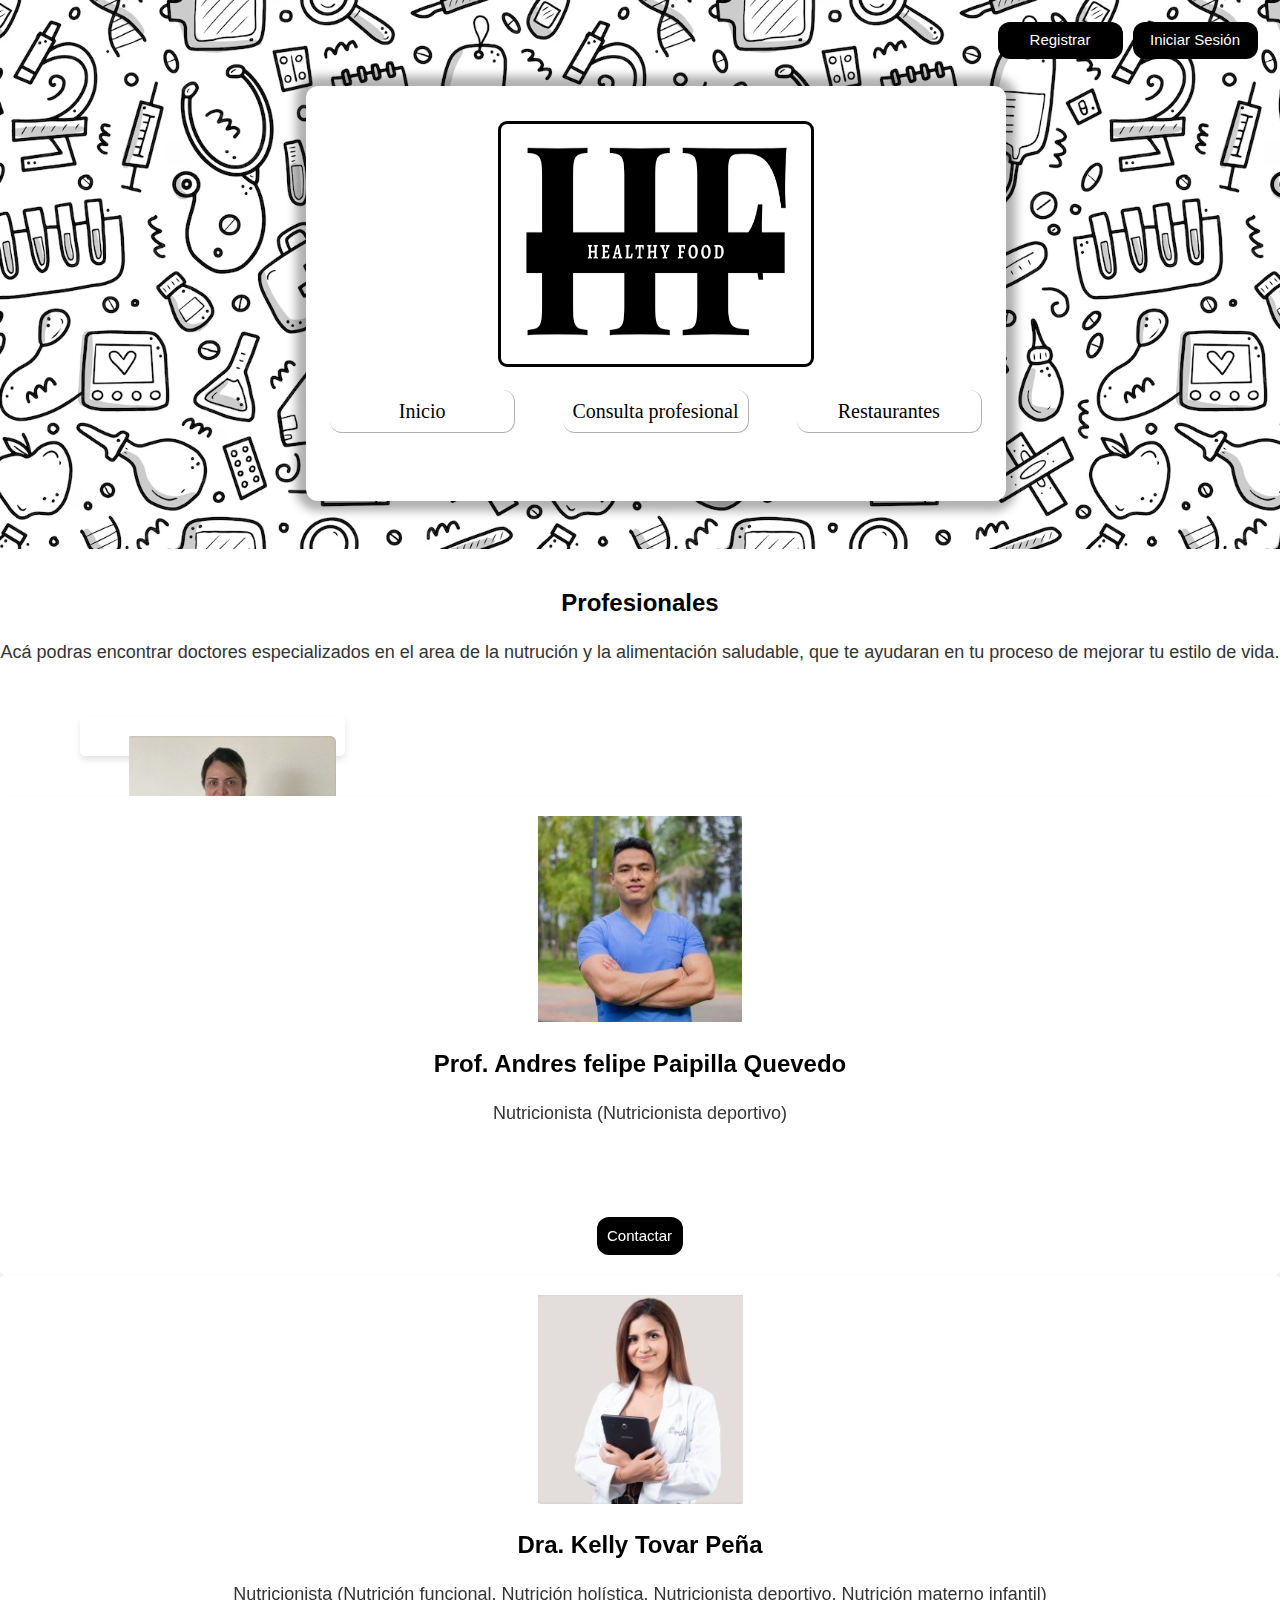
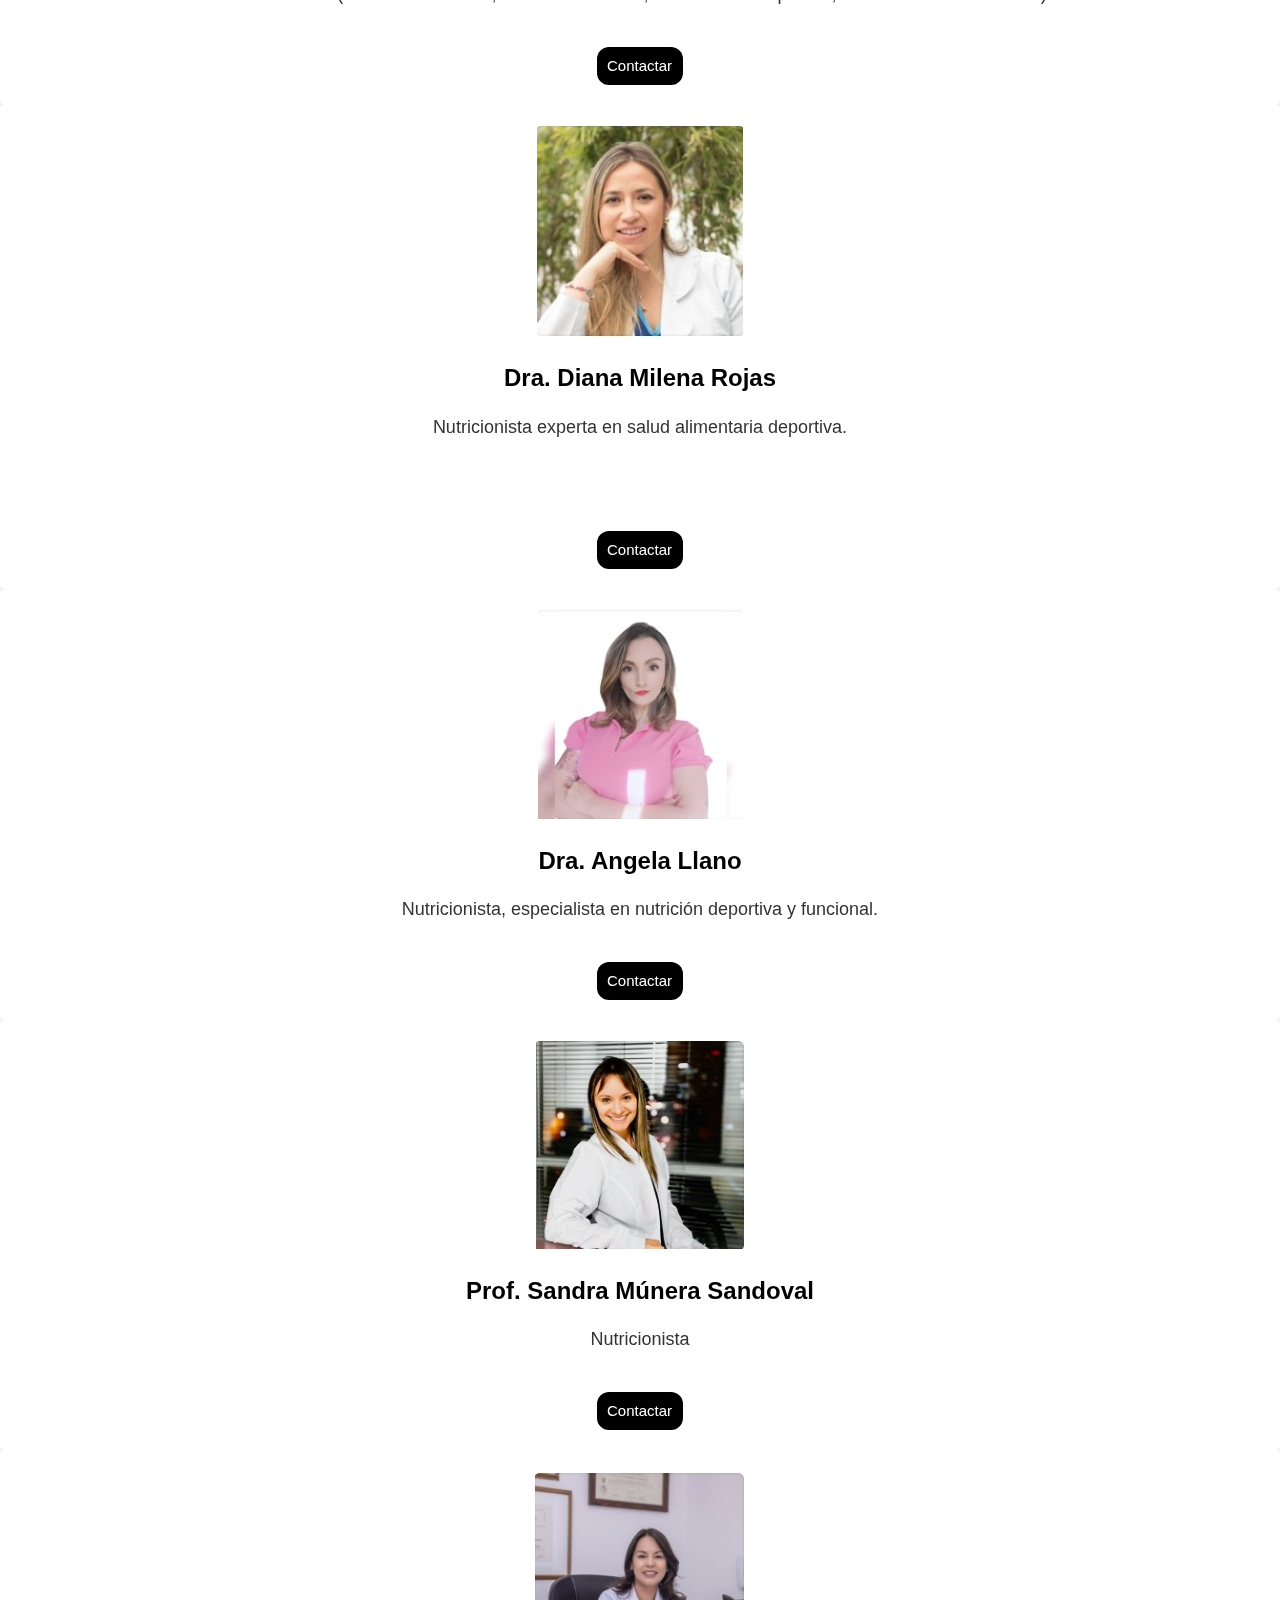
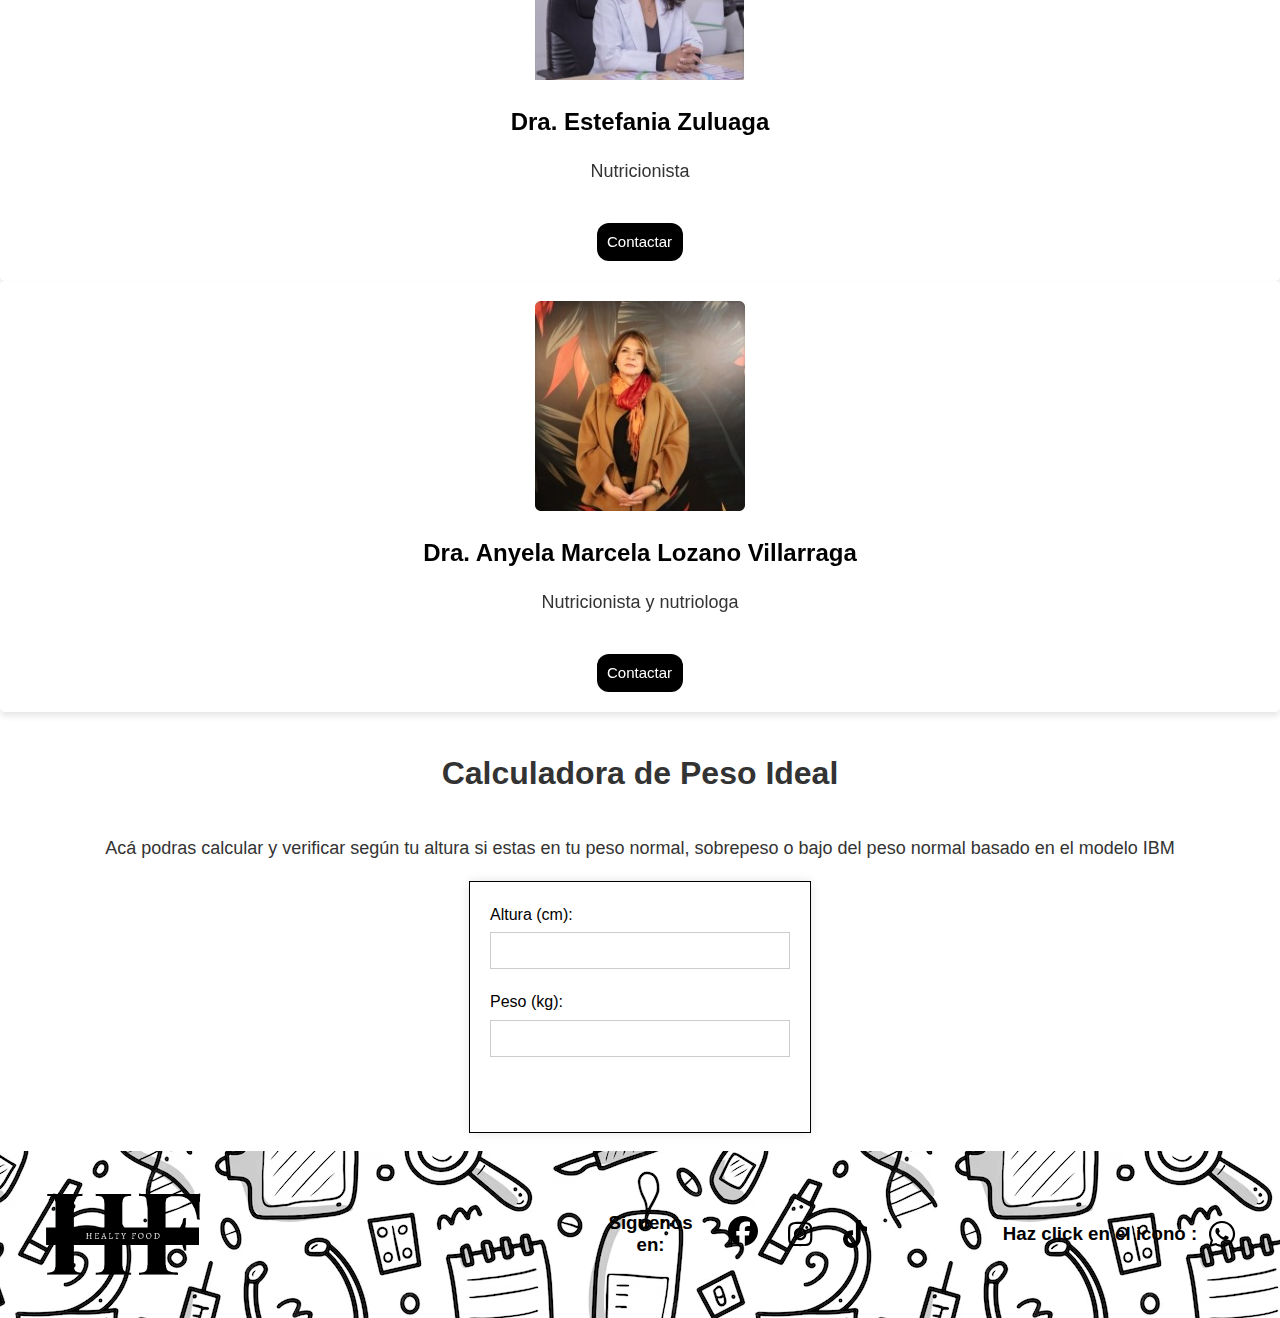
==== doctores.html @ b8cf4211 "Doctores" ====
<!DOCTYPE html>
<html lang="en">

<head>
  <meta charset="UTF-8" />
  <meta name="viewport" content="width=device-width, initial-scale=1.0" />
  <title>Healthy food</title>
  <link rel="icon" href="imagenes/logo.png" type="image/png" />
  <link rel="stylesheet" href="style_doc.css" />
</head>

<body>
  <header>
    <div class="register">
      <a id="abrir-registro">Registrar</a>
      <a id="abrir-login">Iniciar Sesión</a>
    </div>

    <nav>
      <div class="logo">
        <img src="imagenes/HF 40000.png" alt="" id="logo" style="
              margin-top: 5px;
              margin-bottom: 15px;
              padding: 20px;
              border: 3px solid black;
              border-radius: 9px;
            " />
      </div>
      <div class="navegador">
        <ul>
          <li><a onclick="window.location.href='index.html'">Inicio</a></li>
          <li><a onclick="window.location.href='doctores.html'"> Consulta profesional </a></li>
          <li>
            <a onclick="window.location.href='restaurantes.html'">
              Restaurantes
            </a>
          </li>
        </ul>
      </div>
    </nav>
  </header>
  <main>
    <div class="Restaurantes_info">
      <h2 id="tituloProfesionales">Profesionales</h2>
      <p>Acá podras encontrar doctores especializados en el area de la nutrución y la alimentación saludable, que te
        ayudaran en tu proceso de mejorar tu estilo de vida.
      </p>
    </div>
    <div class="grid-container">
      <div class="card">
        <div class="card-front">
            <img src="imgale/DOC1.jpeg" alt="Imagen 1">
            <h2 class="card-title">Dra. Viviana del Pilar Rubio Arciniegas</h2>
        </div>
        <div class="card-back">
            <div class="card-info">
                <p class="additional-info">Nutricionista (Nutrición funcional, Nutrición holística, Fitoterapia clínica nutricional)</p>
                <button class="openFormBtn">Contactar</button>
            </div>
        </div>
    </div>
    </div>
      <div class="card">
        <img src="imgale/DOC2.jpeg" alt="Imagen 2">
        <h2 class="card-title">Prof. Andres felipe Paipilla Quevedo</h2>
        <p>Nutricionista (Nutricionista deportivo)</p>
        <br>
        <br>
        <button class="openFormBtn">Contactar</button>
      </div>
      <div class="card">
        <img src="imgale/DOC3.jpeg" alt="Imagen 3">
        <h2 class="card-title">Dra. Kelly Tovar Peña</h2>
        <p>Nutricionista (Nutrición funcional, Nutrición holística, Nutricionista deportivo, Nutrición materno infantil)</p>
        <button  class="openFormBtn">Contactar</button>
      </div>
      <div class="card">
        <img src="imgale/DOC4.jpeg" alt="Imagen 4">
        <h2 class="card-title">Dra. Diana Milena Rojas</h2>
        <p>Nutricionista experta en salud alimentaria deportiva.</p>
        <br>
        <br>
        <button  class="openFormBtn">Contactar</button>
      </div>
      <div class="card">
        <img src="imgale/DOC5.jpeg" alt="Imagen 5">
        <h2 class="card-title"> Dra. Angela Llano </h2>
        <p>Nutricionista, especialista en nutrición deportiva y funcional.</p>
        <button  class="openFormBtn">Contactar</button>
      </div>
      <div class="card">
        <img src="imgale/DOC6.jpeg" alt="Imagen 6">
        <h2 class="card-title">Prof. Sandra Múnera Sandoval </h2>
        <p>Nutricionista</p>
        <button  class="openFormBtn">Contactar</button>
      </div>
      <div class="card">
        <img src="imgale/DOC7.jpeg" alt="Imagen 7">
        <h2 class="card-title">Dra. Estefania Zuluaga </h2>
        <p>Nutricionista</p>
        <button  class="openFormBtn">Contactar</button>
      </div>
      <div class="card">
        <img src="imgale/DOC8.jpeg" alt="Imagen 8">
        <h2 class="card-title"> Dra. Anyela Marcela Lozano Villarraga </h2>
        <p>Nutricionista y nutriologa</p>
        <button  class="openFormBtn">Contactar</button>
      </div>
    </div>
    
    <h1>Calculadora de Peso Ideal</h1>
     <p>Acá podras calcular y verificar según tu altura si estas en tu peso normal, sobrepeso o bajo del peso normal 
      basado en el modelo IBM </p>
    <form id="bmiForm">
        <label for="height">Altura (cm): </label>
        <input type="number" id="height" required><br>
        <label for="weight">Peso (kg): </label>
        <input type="number" id="weight" required><br>
        <input type="submit" value="Calcular">
    </form>
    <p id="result"></p>

    <script>
        document.getElementById('bmiForm').addEventListener('submit', function(event) {
            event.preventDefault();
            var height = document.getElementById('height').value;
            var weight = document.getElementById('weight').value;
            var bmi = weight / ((height / 100) * (height / 100));
            var result = '';
            if (bmi < 18.5) {
                result = 'Peso inferior al normal';
            } else if (bmi >= 18.5 && bmi <= 24.9) {
                result = 'Peso normal';
            } else if (bmi >= 25 && bmi <= 29.9) {
                result = 'Peso superior al normal';
            } else {
                result = 'Obesidad';
            }
            document.getElementById('result').innerText = 'BMI: ' + bmi.toFixed(2) + ', ' + result;
        });
    </script>

  </main>
  <dialog id="modal-registrar">
    <h2>Registrar</h2>
    <p>ingresa los siguientes datos para crear tu cuenta</p>
    <form action="" method="dialog">
      <label for="nombre">Nombre</label>
      <input type="text" name="nombre" id="nombre" required />
      <label for="apellido">Apellido</label>
      <input type="text" name="apellido" id="apellido" required />
      <label for="correo">Correo</label>
      <input type="email" name="correo" id="correo" required />
      <label for="usuario">Usuario</label>
      <input type="text" name="usuario" id="usuario_R" required />
      <label for="contraseña">Contraseña</label>
      <input type="password" name="contraseña" id="contraseña_R" required />
      <center>
        <button id="cerrar-registro" type="submit">Crear cuenta</button>
      </center>
    </form>
  </dialog>
  <dialog id="modal-login">
    <h2>Login</h2>
    <p>Bienvenido a Healthy food</p>
    <form action="" method="dialog">
      <label for="usuario">Usuario</label>
      <input type="text" name="usuario" id="usuario_L" />
      <label for="contraseña">Contraseña</label>
      <input type="password" name="contraseña" id="contraseña_L" />
      <center>
        <button id="cerrar-login" type="submit">Iniciar sesion</button>
      </center>
    </form>
  </dialog>
  <dialog id="formDialog">
    <form  method="post" enctype="text/plain" class="form-container">
        <h2>Formulario</h2>

        <label for="name"><b>Nombre</b></label>
        <input type="text" placeholder="Ingresa tu nombre" name="name" required>

        <label for="email"><b>Correo</b></label>
        <input type="email" placeholder="Ingresa tu correo" name="email" required>

        <label for="message"><b>Mensaje</b></label>
        <textarea placeholder="Escribe tu mensaje" name="message" required></textarea>

        <button type="submit" class="btn">Enviar</button>
        <button type="button" class="btn cancel" id="closeFormBtn">Cerrar</button>
    </form>
</dialog>
  <footer>
    <div class="footer">
      <div class="logo">
        <img src="imagenes/logo.png" />
      </div>

      <div class="contacto">
        <div class="iconos">
          <h3>Siguenos en:</h3>
          <a href="http://127.0.0.1:5500/restaurantes.html"><svg xmlns="http://www.w3.org/2000/svg"
              viewBox="0 0 512 512">
              <path
                d="M512 256C512 114.6 397.4 0 256 0S0 114.6 0 256C0 376 82.7 476.8 194.2 504.5V334.2H141.4V256h52.8V222.3c0-87.1 39.4-127.5 125-127.5c16.2 0 44.2 3.2 55.7 6.4V172c-6-.6-16.5-1-29.6-1c-42 0-58.2 15.9-58.2 57.2V256h83.6l-14.4 78.2H287V510.1C413.8 494.8 512 386.9 512 256h0z" />
            </svg>
          </a>

          <svg xmlns="http://www.w3.org/2000/svg" viewBox="0 0 448 512">
            <path
              d="M224.1 141c-63.6 0-114.9 51.3-114.9 114.9s51.3 114.9 114.9 114.9S339 319.5 339 255.9 287.7 141 224.1 141zm0 189.6c-41.1 0-74.7-33.5-74.7-74.7s33.5-74.7 74.7-74.7 74.7 33.5 74.7 74.7-33.6 74.7-74.7 74.7zm146.4-194.3c0 14.9-12 26.8-26.8 26.8-14.9 0-26.8-12-26.8-26.8s12-26.8 26.8-26.8 26.8 12 26.8 26.8zm76.1 27.2c-1.7-35.9-9.9-67.7-36.2-93.9-26.2-26.2-58-34.4-93.9-36.2-37-2.1-147.9-2.1-184.9 0-35.8 1.7-67.6 9.9-93.9 36.1s-34.4 58-36.2 93.9c-2.1 37-2.1 147.9 0 184.9 1.7 35.9 9.9 67.7 36.2 93.9s58 34.4 93.9 36.2c37 2.1 147.9 2.1 184.9 0 35.9-1.7 67.7-9.9 93.9-36.2 26.2-26.2 34.4-58 36.2-93.9 2.1-37 2.1-147.8 0-184.8zM398.8 388c-7.8 19.6-22.9 34.7-42.6 42.6-29.5 11.7-99.5 9-132.1 9s-102.7 2.6-132.1-9c-19.6-7.8-34.7-22.9-42.6-42.6-11.7-29.5-9-99.5-9-132.1s-2.6-102.7 9-132.1c7.8-19.6 22.9-34.7 42.6-42.6 29.5-11.7 99.5-9 132.1-9s102.7-2.6 132.1 9c19.6 7.8 34.7 22.9 42.6 42.6 11.7 29.5 9 99.5 9 132.1s2.7 102.7-9 132.1z" />
          </svg>
          <svg xmlns="http://www.w3.org/2000/svg" viewBox="0 0 448 512" href="">
            <path
              d="M448 209.9a210.1 210.1 0 0 1 -122.8-39.3V349.4A162.6 162.6 0 1 1 185 188.3V278.2a74.6 74.6 0 1 0 52.2 71.2V0l88 0a121.2 121.2 0 0 0 1.9 22.2h0A122.2 122.2 0 0 0 381 102.4a121.4 121.4 0 0 0 67 20.1z" />
          </svg>
        </div>

        <div class="whatsapp">
          <h3>Haz click en el icono :</h3>
          <svg xmlns="http://www.w3.org/2000/svg" viewBox="0 0 448 512">
            <path
              d="M380.9 97.1C339 55.1 283.2 32 223.9 32c-122.4 0-222 99.6-222 222 0 39.1 10.2 77.3 29.6 111L0 480l117.7-30.9c32.4 17.7 68.9 27 106.1 27h.1c122.3 0 224.1-99.6 224.1-222 0-59.3-25.2-115-67.1-157zm-157 341.6c-33.2 0-65.7-8.9-94-25.7l-6.7-4-69.8 18.3L72 359.2l-4.4-7c-18.5-29.4-28.2-63.3-28.2-98.2 0-101.7 82.8-184.5 184.6-184.5 49.3 0 95.6 19.2 130.4 54.1 34.8 34.9 56.2 81.2 56.1 130.5 0 101.8-84.9 184.6-186.6 184.6zm101.2-138.2c-5.5-2.8-32.8-16.2-37.9-18-5.1-1.9-8.8-2.8-12.5 2.8-3.7 5.6-14.3 18-17.6 21.8-3.2 3.7-6.5 4.2-12 1.4-32.6-16.3-54-29.1-75.5-66-5.7-9.8 5.7-9.1 16.3-30.3 1.8-3.7 .9-6.9-.5-9.7-1.4-2.8-12.5-30.1-17.1-41.2-4.5-10.8-9.1-9.3-12.5-9.5-3.2-.2-6.9-.2-10.6-.2-3.7 0-9.7 1.4-14.8 6.9-5.1 5.6-19.4 19-19.4 46.3 0 27.3 19.9 53.7 22.6 57.4 2.8 3.7 39.1 59.7 94.8 83.8 35.2 15.2 49 16.5 66.6 13.9 10.7-1.6 32.8-13.4 37.4-26.4 4.6-13 4.6-24.1 3.2-26.4-1.3-2.5-5-3.9-10.5-6.6z" />
          </svg>
        </div>
      </div>
    </div>
  </footer>
  <script>
    const openButtons = document.querySelectorAll('.openFormBtn');

    openButtons.forEach(button => {
        button.addEventListener('click', function() {
            document.getElementById('formDialog').showModal();
        });
    });

    document.getElementById('closeFormBtn').addEventListener('click', function() {
        document.getElementById('formDialog').close();
    });
</script>
  <script src="JS/restaurantes.js"></script>
  
</body>

</html>
---- style_doc.css ----
body {
    font-family: Arial, sans-serif;
    line-height: 1.6;
    color: #000000;
    width: 100%;
    height: 100%;
  
    margin: 0;
    padding: 0;
  }
  
  h1,
  h2,
  h3 {
    line-height: 1.2;
  }
  
  
  h3 {
    margin: 1rem 0;
  }
  
  .register {
    display: flex;
    position: absolute;
    top: 20px;
    right: 20px;
    padding: 2px;
    gap: 10px;
    width: 260px;
    font-size: 20px;
  }
  
  .register a {
    flex: 1;
    text-align: center;
    padding: 10px; 
    text-decoration: none; 
    color: #ffffff;
    border: 1px solid #00000050;
    border-top: 0px;
    border-left: 0px;
    padding: 6px;
    text-decoration: none;
    border-radius: 12px;
    font-family: "Alegreya", sans-serif; 
    font-size: 15px;
    cursor: pointer;
    background-color: #000000;
    gap: 6px;
  }
  .register a:hover {
    text-decoration: none;
    border-radius: 12px;
    border: 1px solid #00000050;
    background-color: #ffffff;
    padding: 6px;
    box-shadow: 0px 0px 10px 0px rgba(6, 27, 20, 0.822);
    color: #000000;
  }
  .openFormBtn{
    text-align: center;
    padding: 10px; 
    text-decoration: none; 
    color: #ffffff;
    border: 1px solid #00000050;
    border-top: 0px;
    border-left: 0px;
    text-decoration: none;
    border-radius: 12px;
    font-family: "Alegreya", sans-serif; 
    font-size: 15px;
    cursor: pointer;
    background-color: #000000;
  }
  .openFormBtn:hover{
    text-decoration: none;
    border-radius: 12px;
    border: 1px solid #00000050;
    background-color: #ffffff;
    padding: 6px;
    box-shadow: 0px 0px 10px 0px rgba(6, 27, 20, 0.822);
    color: #000000;

  }
  nav a {
    color: #000000;
    border: 1px solid #00000050;
    border-top: 0px;
    border-left: 0px;
    text-decoration: none;
    padding: 5px;
    border-radius: 12px;
    margin: 8px;
    font-family: Alegreya sans-serif;
    font-size: 20px;
    cursor: pointer;
  }
  
  nav a:hover {
    text-decoration: none;
    border-radius: 12px;
    border: 1px solid #00000050;
    background-color: #ffffff;
    padding: 6px;
    box-shadow: 0px 0px 10px 0px rgba(6, 27, 20, 0.822);
    color: #000000;
  }
  
  ul {
    list-style: none;
    padding: 0;
    margin: 0;
  }
  
  header {
    display: flex;
    justify-content: center;
    padding: 1rem;
    background-image: url(imgale/seamless-pattern-medicine-elements_253081-101.avif);
    gap: 0px;
    background-size: contain;
    width: 100%;
  }
  #logo {
    width: 270px;
    height: 200px;
    display: block;
    margin: auto;
  }
  
  nav ul {
    display: flex;
    justify-content: center;
    align-items: center;
    margin-bottom: 60px;
  }
  
  nav ul li {
    margin: 0 1rem;
  }
  .navegador ul {
    display: flex;
    justify-content: space-around; 
  }
  
  .navegador ul li {
    flex: 1; 
    text-align: center; 
  }
  
  .navegador ul li a {
    display: block; 
    padding: 5px; 
    text-decoration: none; 
  }
  .navegador ul li a :hover {
    text-decoration: none;
    border-radius: 12px;
    border: 1px solid #00000050;
    background-color: #ffffff;
    padding: 5px;
    box-shadow: 0px 0px 10px 0px rgba(6, 27, 20, 0.822);
    color: #000000;
  }
  nav {
    margin-top: 70px;
    margin-left: 100px;
    margin-right: 100px;
    padding-top: 30px;
    width: 700px;
    margin-bottom: 2rem;
    background-color: #ffffff;
    border-radius: 12px;
    box-shadow: 0px 0px 10px 10px rgba(0, 0, 0, 0.308);
  }


  .card-info {
    position: absolute;
    width: 100%;
    height: 100%;
    backface-visibility: hidden;
    transform: rotateY(180deg);
    display: flex;
    flex-direction: column;
    justify-content: center;
    align-items: center;
    text-align: center;
}

.card:hover {
    transform: rotateY(180deg);
}

.front, .back {
  position: absolute;
    width: 100%;
    height: 100%;
    backface-visibility: hidden;
}

.front {
    background-color: transparent;
}

.back {
    background-color:transparent;
    transform: rotateY(180deg);
    display: flex;
    flex-direction: column;
    justify-content: center;
    align-items: center;
}



.openFormBtn {
    margin-top: 20px;
}

  main{
    background-image: url("imagenes/beige-paintbrush-stroke-textured-background.jpg");
  }

  .Restaurante_info p{ 
    text-align: center !important;
    
  }
   #tituloProfesionales{
    text-align: center;
    padding-top: 20px;;
  }
  /* edicion del slider*/
  .slider-container {
    position: relative;
    max-width: 1000px; 
    margin: 40px auto 0; /* Margen superior de 40px y margen izquierdo y derecho automáticos, sin margen inferior */
    overflow: hidden;
    padding-bottom: 10px;
    
  }
  
  .slider {
    display: flex;
    transition: transform 0.5s ease-in-out;
  }
  
  .slide {
    flex: 0 0 auto;
    width: calc(33.33% - 20px); /* Ajustamos el tamaño de las tarjetas */
    margin: 0 5px;
  }
  
  .card {
    background-color: white;
    border-radius: 5px;
    box-shadow: 0 4px 6px rgba(0, 0, 0, 0.1);
    padding: 20px;
    text-align: center;
    justify-content: center;
    perspective: 1000px;
    transform-style: preserve-3d;
    transition: transform 0.5s;
  }
  
  .card-image {
    width: 100%;
    height: 200px;
    object-fit: cover;
    border-radius: 5px 5px 0 0;
  }
  
  .card-title {
    margin-top: 20px;
    font-size: 24px;
    text-align: center;
  }
  
  .card-description {
    font-size: 14px;
    text-align: center;
    border:none;
  }
  .card-front, .card-back {
    width: 100%;
    height: 100%;
    position: absolute;
    backface-visibility: hidden;
    transition: transform 0.5s;
}
.card:hover .card-front {
  transform: rotateY(180deg);
}

.card:hover .card-back {
  transform: rotateY(0deg);
}

  .slider-controls {
    margin-top: 20px; /* Espacio entre los botones y las tarjetas */
    text-align: center; /* Centramos los botones horizontalmente */
  }
  
  .prev,
  .next {
    cursor: pointer;
    font-size: 36px;
    padding: 15px;
  
    color: rgb(0, 0, 0);
    border: none;
    border-radius: 5px;
  }
  
  .prev:hover,
  .next:hover {
    background-color: #000000;
    color: #ffffff;
  }
  
  
  .grid-container {
    display: grid;
    grid-template-columns: repeat(4, 1fr);
    grid-template-rows: repeat(3, auto);
    grid-gap: 20px;
    color: black !important;
    margin-top: 50px;
    margin-left: 80px;
    margin-right: 80px;
  }
  
  
  
  .footer {
    display: flex;
    align-content: center;
    justify-content: center;
    gap: 400px;
    background-image: url(imgale/seamless-pattern-medicine-elements_253081-101.avif);
    
    
  }
  .footer img {
    width: 160px;
    height: 160px;
  }
  .contacto {
    display: flex;
    align-items: center;
    justify-content: center;
  }
  .iconos {
    display: flex;
    width: 400px;
    height: 160px;
    text-align: center;
    color: #000000;
    align-items: center;
    justify-content: end;
    gap: 30px;
  }
  .iconos p {
    color: #000;
  }
  .iconos svg {
    width: 30px;
    height: 30px;
  }
  .whatsapp {
    display: flex;
    width: 100%;
    height: 160px;
    text-align: center;
    color: #000000;
    align-items: center;
    justify-content: end;
    gap: 10px;
  }
  .whatsapp svg {
    width: 30px;
    height: 30px;
  }
  #modal::backdrop {
    background-color: rgb(0, 0, 0);
  }
  #modal-registrar {
    padding: 40px;
    color:white;
    position: fixed;
    top: 50%;
    left: 50%;
    transform: translate(-50%, -50%);
    background-color: rgba(0, 0, 0, 0.705);
    overflow-y: hidden;
    border-radius: 20px;
  }
  #modal-registrar h2 {
    text-align: center;
    color: #ffffff;
    font-size: 50px;
    margin-bottom: 0px;
    padding-bottom: 0px;
  }
  #modal-registrar > form {
    background-color: #00000000;
    padding-left: 10px;
    padding-right: 10px;
    padding-bottom: 5px;
    border-radius: 8px;
    display: flex;
    flex-direction: column;
    gap: 10px;
    margin: 10px;
    color: white;
  }
  #modal-registrar input {
    width: 100%;
    height: 30px;
  }
  #modal-registrar button {
    color: #ffffff;
    border: 1px solid #00000050;
    border-top: 0px;
    border-left: 0px;
    padding: 3px;
    text-decoration: none;
    border-radius: 12px;
    font-family: "Alegreya", sans-serif;
    font-size: 20px;
    cursor: pointer;
    background-color: #000000;
    gap: 6px;
  }
  #modal-registrar button:hover {
    text-decoration: none;
    border-radius: 12px;
    border: 1px solid #00000050;
    background-color: #ffffff;
    padding: 4px;
    box-shadow: 0px 0px 10px 0px rgba(6, 27, 20, 0.822);
    color: #000000;
  }
  #modal-login {
    padding: 40px;
    color:white;
    position: fixed;
    width: 600px;
    top: 50%;
    left: 50%;
    transform: translate(-50%, -50%);
    background-color: rgba(0, 0, 0, 0.705);
    overflow-y: hidden;
    border-radius: 20px;
  }
  #modal-login h2 {
    text-align: center;
    color: #ffffff;
    font-size: 50px;
  }
  #modal-login p {
    text-align: center;
    color: #ffffff;
    font-size: 30px;
  }
  #modal-login > form {
    background-color: #000000a8;
    padding: 40px;
    border-radius: 8px;
    display: flex;
    flex-direction: column;
    gap: 20px;
    margin: 10px;
    color: white;
    align-items: center;
    justify-items: center;
  }
  #modal-login input {
    width: 200px;
    height: 30px;
  }
  #modal-login button {
    color: #ffffff;
    border: 1px solid #00000050;
    border-top: 0px;
    border-left: 0px;
    padding: 3px;
    text-decoration: none;
    border-radius: 12px;
    font-family: "Alegreya", sans-serif;
    font-size: 20px;
    cursor: pointer;
    background-color: #000000;
    gap: 6px;
  }
  #modal-login button:hover {
    text-decoration: none;
    border-radius: 12px;
    border: 1px solid #00000050;
    background-color: #ffffff;
    padding: 4px;
    box-shadow: 0px 0px 10px 0px rgba(6, 27, 20, 0.822);
    color: #000000;
  }
  #formDialog {
    position: fixed;
    top: 50%;
    left: 50%;
    transform: translate(-50%, -50%);
    background-color: rgba(0, 0, 0, 0.705);
    overflow-y: hidden;
    border-radius: 20px;
    padding:50px;
  }
  #formDialog h2 {
    text-align: center;
    color: #ffffff;
    font-size: 50px;
    margin-bottom: 0px;
    padding-bottom: 0px;
  }
  #formDialog > form {
    background-color: #00000000;
    padding-left: 10px;
    padding-right: 10px;
    padding-bottom: 5px;
    border-radius: 8px;
    display: flex;
    flex-direction: column;
    gap: 10px;
    margin: 10px;
    color: white;
  }
  #formDialog input {
    width: 100%;
    height: 30px;
  }
  #formDialog button {
    color: #ffffff;
    border: 1px solid #00000050;
    border-top: 0px;
    border-left: 0px;
    padding: 3px;
    text-decoration: none;
    border-radius: 12px;
    font-family: "Alegreya", sans-serif;
    font-size: 20px;
    cursor: pointer;
    background-color: #000000;
    gap: 6px;
  }
  #formDialog button:hover {
    text-decoration: none;
    border-radius: 12px;
    border: 1px solid #00000050;
    background-color: #ffffff;
    padding: 4px;
    box-shadow: 0px 0px 10px 0px rgba(6, 27, 20, 0.822);
    color: #000000;
  }

  

  h1 {
    color: #333;
    text-align: center;
    padding: 20px 0;
}

form {
    width: 300px;
    margin: 0 auto;
    padding: 20px;
    border: 1px solid #000000;
    background-color: white;
    box-shadow: 0 0 10px rgba(0, 0, 0, 0.1);
}

label {
    display: block;
    margin-bottom: 5px;
}

input[type="number"] {
    width: 100%;
    padding: 10px;
    margin-bottom: 20px;
    border: 1px solid #ccc;
    box-sizing: border-box;
}

input[type="submit"] {
    width: 100%;
    padding: 10px;
    border: none;
    background-color:white;
    color: #fff;
    cursor: pointer;
}

input[type="submit"]:hover {
    background-color: #000000;
}

p {
    text-align: center;
    color: #333;
    font-size: 18px;
}
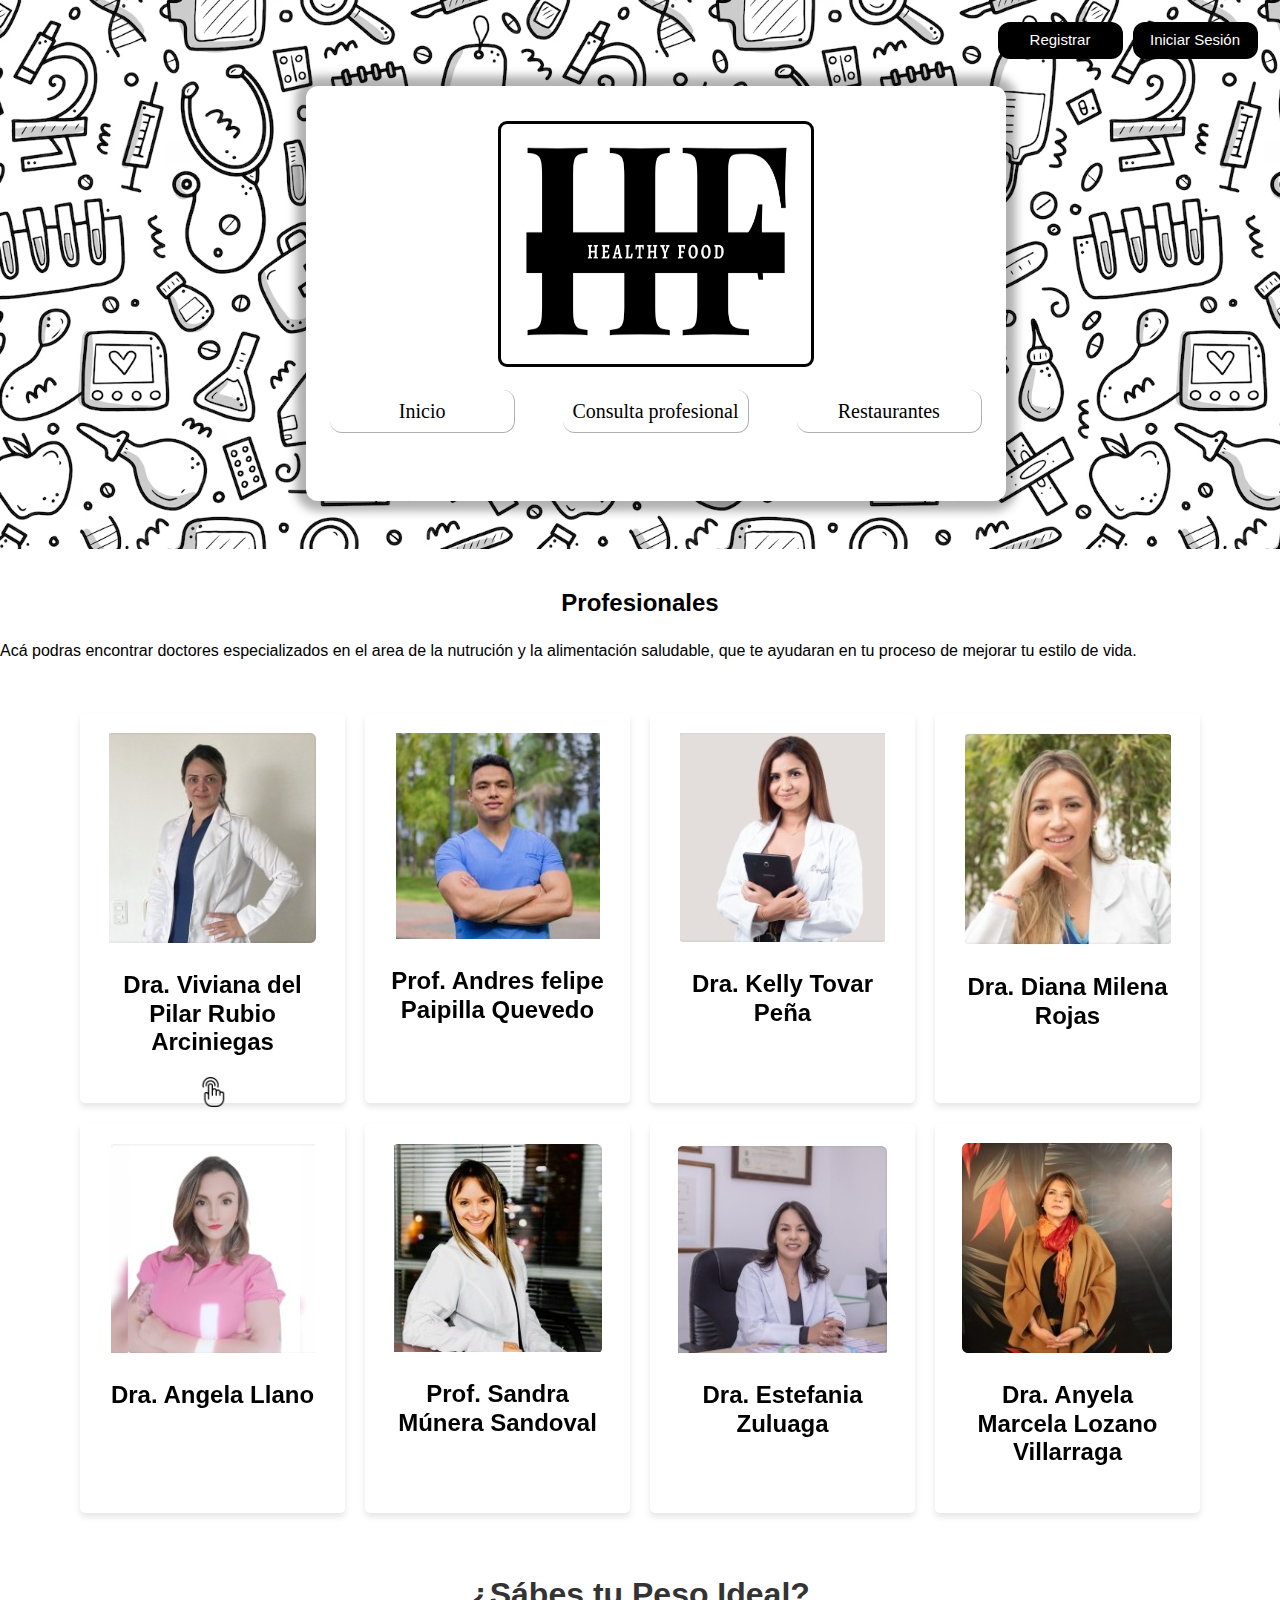
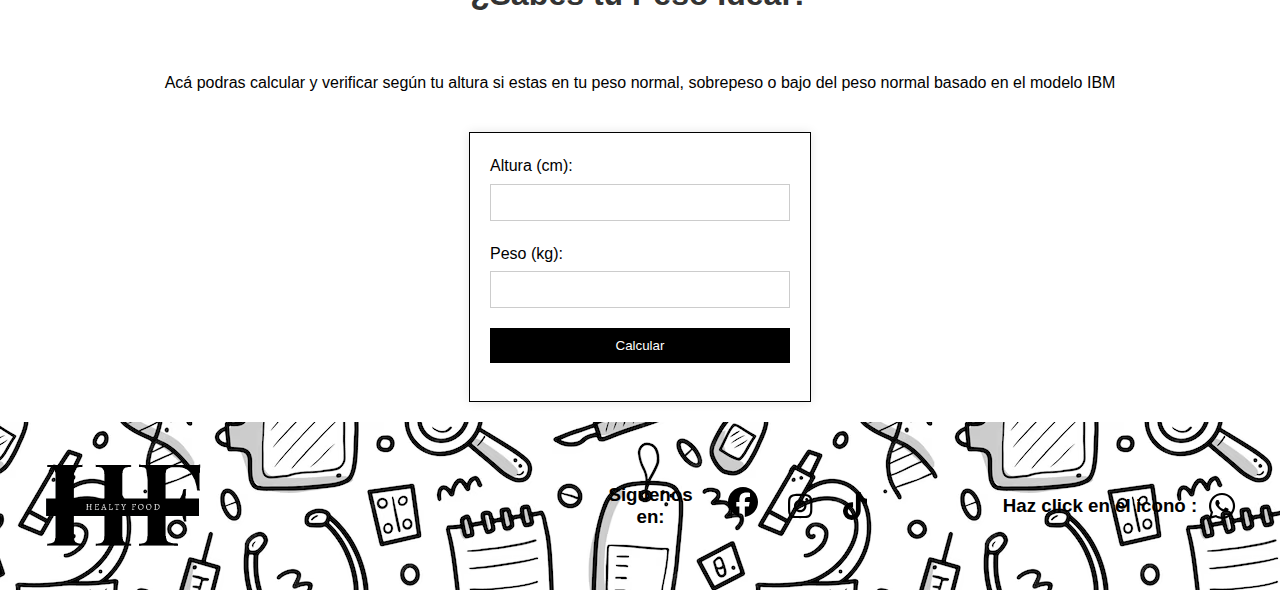
==== commit f366ef19: "index bueno jajaj" ====
--- a/doctores.html
+++ b/doctores.html
@@ -48,96 +48,157 @@
     </div>
     <div class="grid-container">
       <div class="card">
-        <div class="card-front">
+        <div class="card-inner">
+          <div class="card-front">
             <img src="imgale/DOC1.jpeg" alt="Imagen 1">
             <h2 class="card-title">Dra. Viviana del Pilar Rubio Arciniegas</h2>
-        </div>
-        <div class="card-back">
-            <div class="card-info">
-                <p class="additional-info">Nutricionista (Nutrición funcional, Nutrición holística, Fitoterapia clínica nutricional)</p>
+            <img src="imagenes/touch-screen_3162532.png" alt="" style="height: 30px;width: 30px;">
+          </div>
+          <div class="card-back">
+            <div class="card-info">
+              <p class="additional-info">Nutricionista (Nutrición funcional, Nutrición holística, Fitoterapia clínica
+                nutricional)</p>
+              <button class="openFormBtn">Contactar</button>
+            </div>
+          </div>
+        </div>
+      </div>
+      <div class="card">
+        <div class="card-inner">
+          <div class="card-front">
+            <img src="imgale/DOC2.jpeg" alt="Imagen 2">
+            <h2 class="card-title">Prof. Andres felipe Paipilla Quevedo</h2>
+          </div>
+          <div class="card-back">
+            <div class="card-info">
+              <p>Nutricionista (Nutricionista deportivo)</p>
+
+              <button class="openFormBtn">Contactar</button>
+            </div>
+          </div>
+        </div>
+      </div>
+      <div class="card">
+        <div class="card-inner">
+          <div class="card-front">
+            <img src="imgale/DOC3.jpeg" alt="Imagen 3">
+            <h2 class="card-title">Dra. Kelly Tovar Peña</h2>
+          </div>
+          <div class="card-back">
+            <div class="card-info">
+              <p>Nutricionista (Nutrición funcional, Nutrición holística, Nutricionista deportivo, Nutrición materno
+                infantil)
+
                 <button class="openFormBtn">Contactar</button>
             </div>
-        </div>
-    </div>
-    </div>
-      <div class="card">
-        <img src="imgale/DOC2.jpeg" alt="Imagen 2">
-        <h2 class="card-title">Prof. Andres felipe Paipilla Quevedo</h2>
-        <p>Nutricionista (Nutricionista deportivo)</p>
-        <br>
-        <br>
-        <button class="openFormBtn">Contactar</button>
-      </div>
-      <div class="card">
-        <img src="imgale/DOC3.jpeg" alt="Imagen 3">
-        <h2 class="card-title">Dra. Kelly Tovar Peña</h2>
-        <p>Nutricionista (Nutrición funcional, Nutrición holística, Nutricionista deportivo, Nutrición materno infantil)</p>
-        <button  class="openFormBtn">Contactar</button>
-      </div>
-      <div class="card">
-        <img src="imgale/DOC4.jpeg" alt="Imagen 4">
-        <h2 class="card-title">Dra. Diana Milena Rojas</h2>
-        <p>Nutricionista experta en salud alimentaria deportiva.</p>
-        <br>
-        <br>
-        <button  class="openFormBtn">Contactar</button>
-      </div>
-      <div class="card">
-        <img src="imgale/DOC5.jpeg" alt="Imagen 5">
-        <h2 class="card-title"> Dra. Angela Llano </h2>
-        <p>Nutricionista, especialista en nutrición deportiva y funcional.</p>
-        <button  class="openFormBtn">Contactar</button>
-      </div>
-      <div class="card">
-        <img src="imgale/DOC6.jpeg" alt="Imagen 6">
-        <h2 class="card-title">Prof. Sandra Múnera Sandoval </h2>
-        <p>Nutricionista</p>
-        <button  class="openFormBtn">Contactar</button>
-      </div>
-      <div class="card">
-        <img src="imgale/DOC7.jpeg" alt="Imagen 7">
-        <h2 class="card-title">Dra. Estefania Zuluaga </h2>
-        <p>Nutricionista</p>
-        <button  class="openFormBtn">Contactar</button>
-      </div>
-      <div class="card">
-        <img src="imgale/DOC8.jpeg" alt="Imagen 8">
-        <h2 class="card-title"> Dra. Anyela Marcela Lozano Villarraga </h2>
-        <p>Nutricionista y nutriologa</p>
-        <button  class="openFormBtn">Contactar</button>
-      </div>
-    </div>
-    
-    <h1>Calculadora de Peso Ideal</h1>
-     <p>Acá podras calcular y verificar según tu altura si estas en tu peso normal, sobrepeso o bajo del peso normal 
-      basado en el modelo IBM </p>
-    <form id="bmiForm">
+          </div>
+        </div>
+      </div>
+      <div class="card">
+        <div class="card-inner">
+          <div class="card-front">
+            <img src="imgale/DOC4.jpeg" alt="Imagen 4">
+            <h2 class="card-title">Dra. Diana Milena Rojas</h2>
+          </div>
+          <div class="card-back">
+            <div class="card-info">
+              <p>Nutricionista experta en salud alimentaria deportiva.</p>
+              <button class="openFormBtn">Contactar</button>
+            </div>
+          </div>
+        </div>
+      </div>
+      <div class="card">
+        <div class="card-inner">
+          <div class="card-front">
+            <img src="imgale/DOC5.jpeg" alt="Imagen 5">
+            <h2 class="card-title"> Dra. Angela Llano </h2>
+          </div>
+          <div class="card-back">
+            <div class="card-info">
+              <p>Nutricionista, especialista en nutrición deportiva y funcional.</p>
+              <button class="openFormBtn">Contactar</button>
+            </div>
+          </div>
+        </div>
+      </div>
+      <div class="card">
+        <div class="card-inner">
+          <div class="card-front">
+            <img src="imgale/DOC6.jpeg" alt="Imagen 6">
+            <h2 class="card-title">Prof. Sandra Múnera Sandoval </h2>
+          </div>
+          <div class="card-back">
+            <div class="card-info">
+              <p>Nutricionista</p>
+              <button class="openFormBtn">Contactar</button>
+            </div>
+          </div>
+        </div>
+      </div>
+      <div class="card">
+        <div class="card-inner">
+          <div class="card-front">
+            <img src="imgale/DOC7.jpeg" alt="Imagen 7">
+            <h2 class="card-title">Dra. Estefania Zuluaga </h2>
+          </div>
+          <div class="card-back">
+            <div class="card-info">
+              <p>Nutricionista</p>
+              <button class="openFormBtn">Contactar</button>
+            </div>
+          </div>
+        </div>
+      </div>
+      <div class="card">
+        <div class="card-inner">
+          <div class="card-front">
+            <img src="imgale/DOC8.jpeg" alt="Imagen 8">
+            <h2 class="card-title"> Dra. Anyela Marcela Lozano Villarraga </h2>
+          </div>
+          <div class="card-back">
+            <div class="card-info">
+              <p>Nutricionista y nutriologa</p>
+              <button class="openFormBtn">Contactar</button>
+            </div>
+          </div>
+        </div>
+      </div>
+    </div>
+    <div class="calculadora">
+      <h1>¿Sábes tu Peso Ideal?</h1>
+      <p>Acá podras calcular y verificar según tu altura si estas en tu peso normal, sobrepeso o bajo del peso normal
+        basado en el modelo IBM </p>
+      <form id="bmiForm">
         <label for="height">Altura (cm): </label>
         <input type="number" id="height" required><br>
         <label for="weight">Peso (kg): </label>
         <input type="number" id="weight" required><br>
         <input type="submit" value="Calcular">
-    </form>
-    <p id="result"></p>
+        <br>
+        <p id="result"></p>
+      </form>
+    </div>
+
 
     <script>
-        document.getElementById('bmiForm').addEventListener('submit', function(event) {
-            event.preventDefault();
-            var height = document.getElementById('height').value;
-            var weight = document.getElementById('weight').value;
-            var bmi = weight / ((height / 100) * (height / 100));
-            var result = '';
-            if (bmi < 18.5) {
-                result = 'Peso inferior al normal';
-            } else if (bmi >= 18.5 && bmi <= 24.9) {
-                result = 'Peso normal';
-            } else if (bmi >= 25 && bmi <= 29.9) {
-                result = 'Peso superior al normal';
-            } else {
-                result = 'Obesidad';
-            }
-            document.getElementById('result').innerText = 'BMI: ' + bmi.toFixed(2) + ', ' + result;
-        });
+      document.getElementById('bmiForm').addEventListener('submit', function (event) {
+        event.preventDefault();
+        var height = document.getElementById('height').value;
+        var weight = document.getElementById('weight').value;
+        var bmi = weight / ((height / 100) * (height / 100));
+        var result = '';
+        if (bmi < 18.5) {
+          result = 'Tu peso es inferior al normal';
+        } else if (bmi >= 18.5 && bmi <= 24.9) {
+          result = 'Tu peso esnormal';
+        } else if (bmi >= 25 && bmi <= 29.9) {
+          result = 'Tu peso es superior al normal';
+        } else {
+          result = 'Obesidad';
+        }
+        document.getElementById('result').innerText = 'BMI: ' + bmi.toFixed(2) + ', ' + result;
+      });
     </script>
 
   </main>
@@ -174,22 +235,22 @@
     </form>
   </dialog>
   <dialog id="formDialog">
-    <form  method="post" enctype="text/plain" class="form-container">
-        <h2>Formulario</h2>
-
-        <label for="name"><b>Nombre</b></label>
-        <input type="text" placeholder="Ingresa tu nombre" name="name" required>
-
-        <label for="email"><b>Correo</b></label>
-        <input type="email" placeholder="Ingresa tu correo" name="email" required>
-
-        <label for="message"><b>Mensaje</b></label>
-        <textarea placeholder="Escribe tu mensaje" name="message" required></textarea>
-
-        <button type="submit" class="btn">Enviar</button>
-        <button type="button" class="btn cancel" id="closeFormBtn">Cerrar</button>
+    <form method="post" enctype="text/plain" class="form-container">
+      <h2>Formulario</h2>
+
+      <label for="name"><b>Nombre</b></label>
+      <input type="text" placeholder="Ingresa tu nombre" name="name" required>
+
+      <label for="email"><b>Correo</b></label>
+      <input type="email" placeholder="Ingresa tu correo" name="email" required>
+
+      <label for="message"><b>Mensaje</b></label>
+      <textarea placeholder="Escribe tu mensaje" name="message" required></textarea>
+
+      <button type="submit" class="btn">Enviar</button>
+      <button type="button" class="btn cancel" id="closeFormBtn">Cerrar</button>
     </form>
-</dialog>
+  </dialog>
   <footer>
     <div class="footer">
       <div class="logo">
@@ -230,17 +291,17 @@
     const openButtons = document.querySelectorAll('.openFormBtn');
 
     openButtons.forEach(button => {
-        button.addEventListener('click', function() {
-            document.getElementById('formDialog').showModal();
-        });
+      button.addEventListener('click', function () {
+        document.getElementById('formDialog').showModal();
+      });
     });
 
-    document.getElementById('closeFormBtn').addEventListener('click', function() {
-        document.getElementById('formDialog').close();
+    document.getElementById('closeFormBtn').addEventListener('click', function () {
+      document.getElementById('formDialog').close();
     });
-</script>
+  </script>
   <script src="JS/restaurantes.js"></script>
-  
+
 </body>
 
 </html>--- a/style_doc.css
+++ b/style_doc.css
@@ -1,611 +1,569 @@
 body {
-    font-family: Arial, sans-serif;
-    line-height: 1.6;
-    color: #000000;
-    width: 100%;
-    height: 100%;
-  
-    margin: 0;
-    padding: 0;
-  }
-  
-  h1,
-  h2,
-  h3 {
-    line-height: 1.2;
-  }
-  
-  
-  h3 {
-    margin: 1rem 0;
-  }
-  
-  .register {
-    display: flex;
-    position: absolute;
-    top: 20px;
-    right: 20px;
-    padding: 2px;
-    gap: 10px;
-    width: 260px;
-    font-size: 20px;
-  }
-  
-  .register a {
-    flex: 1;
-    text-align: center;
-    padding: 10px; 
-    text-decoration: none; 
-    color: #ffffff;
-    border: 1px solid #00000050;
-    border-top: 0px;
-    border-left: 0px;
-    padding: 6px;
-    text-decoration: none;
-    border-radius: 12px;
-    font-family: "Alegreya", sans-serif; 
-    font-size: 15px;
-    cursor: pointer;
-    background-color: #000000;
-    gap: 6px;
-  }
-  .register a:hover {
-    text-decoration: none;
-    border-radius: 12px;
-    border: 1px solid #00000050;
-    background-color: #ffffff;
-    padding: 6px;
-    box-shadow: 0px 0px 10px 0px rgba(6, 27, 20, 0.822);
-    color: #000000;
-  }
-  .openFormBtn{
-    text-align: center;
-    padding: 10px; 
-    text-decoration: none; 
-    color: #ffffff;
-    border: 1px solid #00000050;
-    border-top: 0px;
-    border-left: 0px;
-    text-decoration: none;
-    border-radius: 12px;
-    font-family: "Alegreya", sans-serif; 
-    font-size: 15px;
-    cursor: pointer;
-    background-color: #000000;
-  }
-  .openFormBtn:hover{
-    text-decoration: none;
-    border-radius: 12px;
-    border: 1px solid #00000050;
-    background-color: #ffffff;
-    padding: 6px;
-    box-shadow: 0px 0px 10px 0px rgba(6, 27, 20, 0.822);
-    color: #000000;
-
-  }
-  nav a {
-    color: #000000;
-    border: 1px solid #00000050;
-    border-top: 0px;
-    border-left: 0px;
-    text-decoration: none;
-    padding: 5px;
-    border-radius: 12px;
-    margin: 8px;
-    font-family: Alegreya sans-serif;
-    font-size: 20px;
-    cursor: pointer;
-  }
-  
-  nav a:hover {
-    text-decoration: none;
-    border-radius: 12px;
-    border: 1px solid #00000050;
-    background-color: #ffffff;
-    padding: 6px;
-    box-shadow: 0px 0px 10px 0px rgba(6, 27, 20, 0.822);
-    color: #000000;
-  }
-  
-  ul {
-    list-style: none;
-    padding: 0;
-    margin: 0;
-  }
-  
-  header {
-    display: flex;
-    justify-content: center;
-    padding: 1rem;
-    background-image: url(imgale/seamless-pattern-medicine-elements_253081-101.avif);
-    gap: 0px;
-    background-size: contain;
-    width: 100%;
-  }
-  #logo {
-    width: 270px;
-    height: 200px;
-    display: block;
-    margin: auto;
-  }
-  
-  nav ul {
-    display: flex;
-    justify-content: center;
-    align-items: center;
-    margin-bottom: 60px;
-  }
-  
-  nav ul li {
-    margin: 0 1rem;
-  }
-  .navegador ul {
-    display: flex;
-    justify-content: space-around; 
-  }
-  
-  .navegador ul li {
-    flex: 1; 
-    text-align: center; 
-  }
-  
-  .navegador ul li a {
-    display: block; 
-    padding: 5px; 
-    text-decoration: none; 
-  }
-  .navegador ul li a :hover {
-    text-decoration: none;
-    border-radius: 12px;
-    border: 1px solid #00000050;
-    background-color: #ffffff;
-    padding: 5px;
-    box-shadow: 0px 0px 10px 0px rgba(6, 27, 20, 0.822);
-    color: #000000;
-  }
-  nav {
-    margin-top: 70px;
-    margin-left: 100px;
-    margin-right: 100px;
-    padding-top: 30px;
-    width: 700px;
-    margin-bottom: 2rem;
-    background-color: #ffffff;
-    border-radius: 12px;
-    box-shadow: 0px 0px 10px 10px rgba(0, 0, 0, 0.308);
-  }
-
-
-  .card-info {
-    position: absolute;
-    width: 100%;
-    height: 100%;
-    backface-visibility: hidden;
-    transform: rotateY(180deg);
-    display: flex;
-    flex-direction: column;
-    justify-content: center;
-    align-items: center;
-    text-align: center;
-}
-
-.card:hover {
-    transform: rotateY(180deg);
-}
-
-.front, .back {
+  font-family: Arial, sans-serif;
+  line-height: 1.6;
+  color: #000000;
+  width: 100%;
+  height: 100%;
+
+  margin: 0;
+  padding: 0;
+}
+
+h1,
+h2,
+h3 {
+  line-height: 1.2;
+}
+
+h3 {
+  margin: 1rem 0;
+}
+
+.register {
+  display: flex;
   position: absolute;
-    width: 100%;
-    height: 100%;
-    backface-visibility: hidden;
-}
-
-.front {
-    background-color: transparent;
-}
-
-.back {
-    background-color:transparent;
-    transform: rotateY(180deg);
-    display: flex;
-    flex-direction: column;
-    justify-content: center;
-    align-items: center;
-}
-
-
-
+  top: 20px;
+  right: 20px;
+  padding: 2px;
+  gap: 10px;
+  width: 260px;
+  font-size: 20px;
+}
+
+.register a {
+  flex: 1;
+  text-align: center;
+  padding: 10px;
+  text-decoration: none;
+  color: #ffffff;
+  border: 1px solid #00000050;
+  border-top: 0px;
+  border-left: 0px;
+  padding: 6px;
+  text-decoration: none;
+  border-radius: 12px;
+  font-family: "Alegreya", sans-serif;
+  font-size: 15px;
+  cursor: pointer;
+  background-color: #000000;
+  gap: 6px;
+}
+.register a:hover {
+  text-decoration: none;
+  border-radius: 12px;
+  border: 1px solid #00000050;
+  background-color: #ffffff;
+  padding: 6px;
+  box-shadow: 0px 0px 10px 0px rgba(6, 27, 20, 0.822);
+  color: #000000;
+}
 .openFormBtn {
-    margin-top: 20px;
-}
-
-  main{
-    background-image: url("imagenes/beige-paintbrush-stroke-textured-background.jpg");
-  }
-
-  .Restaurante_info p{ 
-    text-align: center !important;
-    
-  }
-   #tituloProfesionales{
-    text-align: center;
-    padding-top: 20px;;
-  }
-  /* edicion del slider*/
-  .slider-container {
-    position: relative;
-    max-width: 1000px; 
-    margin: 40px auto 0; /* Margen superior de 40px y margen izquierdo y derecho automáticos, sin margen inferior */
-    overflow: hidden;
-    padding-bottom: 10px;
-    
-  }
-  
-  .slider {
-    display: flex;
-    transition: transform 0.5s ease-in-out;
-  }
-  
-  .slide {
-    flex: 0 0 auto;
-    width: calc(33.33% - 20px); /* Ajustamos el tamaño de las tarjetas */
-    margin: 0 5px;
-  }
-  
-  .card {
-    background-color: white;
-    border-radius: 5px;
-    box-shadow: 0 4px 6px rgba(0, 0, 0, 0.1);
-    padding: 20px;
-    text-align: center;
-    justify-content: center;
-    perspective: 1000px;
-    transform-style: preserve-3d;
-    transition: transform 0.5s;
-  }
-  
-  .card-image {
-    width: 100%;
-    height: 200px;
-    object-fit: cover;
-    border-radius: 5px 5px 0 0;
-  }
-  
-  .card-title {
-    margin-top: 20px;
-    font-size: 24px;
-    text-align: center;
-  }
-  
-  .card-description {
-    font-size: 14px;
-    text-align: center;
-    border:none;
-  }
-  .card-front, .card-back {
-    width: 100%;
-    height: 100%;
-    position: absolute;
-    backface-visibility: hidden;
-    transition: transform 0.5s;
-}
-.card:hover .card-front {
+  text-align: center;
+  padding: 10px;
+  text-decoration: none;
+  color: #ffffff;
+  border: 1px solid #00000050;
+  border-top: 0px;
+  border-left: 0px;
+  text-decoration: none;
+  border-radius: 12px;
+  font-family: "Alegreya", sans-serif;
+  font-size: 15px;
+  cursor: pointer;
+  background-color: #000000;
+}
+.openFormBtn:hover {
+  text-decoration: none;
+  border-radius: 12px;
+  border: 1px solid #00000050;
+  background-color: #ffffff;
+  padding: 6px;
+  box-shadow: 0px 0px 10px 0px rgba(6, 27, 20, 0.822);
+  color: #000000;
+}
+nav a {
+  color: #000000;
+  border: 1px solid #00000050;
+  border-top: 0px;
+  border-left: 0px;
+  text-decoration: none;
+  padding: 5px;
+  border-radius: 12px;
+  margin: 8px;
+  font-family: Alegreya sans-serif;
+  font-size: 20px;
+  cursor: pointer;
+}
+
+nav a:hover {
+  text-decoration: none;
+  border-radius: 12px;
+  border: 1px solid #00000050;
+  background-color: #ffffff;
+  padding: 6px;
+  box-shadow: 0px 0px 10px 0px rgba(6, 27, 20, 0.822);
+  color: #000000;
+}
+
+ul {
+  list-style: none;
+  padding: 0;
+  margin: 0;
+}
+
+header {
+  display: flex;
+  justify-content: center;
+  padding: 1rem;
+  background-image: url(imgale/seamless-pattern-medicine-elements_253081-101.avif);
+  gap: 0px;
+  background-size: contain;
+  width: 100%;
+}
+#logo {
+  width: 270px;
+  height: 200px;
+  display: block;
+  margin: auto;
+}
+
+nav ul {
+  display: flex;
+  justify-content: center;
+  align-items: center;
+  margin-bottom: 60px;
+}
+
+nav ul li {
+  margin: 0 1rem;
+}
+.navegador ul {
+  display: flex;
+  justify-content: space-around;
+}
+
+.navegador ul li {
+  flex: 1;
+  text-align: center;
+}
+
+.navegador ul li a {
+  display: block;
+  padding: 5px;
+  text-decoration: none;
+}
+.navegador ul li a :hover {
+  text-decoration: none;
+  border-radius: 12px;
+  border: 1px solid #00000050;
+  background-color: #ffffff;
+  padding: 5px;
+  box-shadow: 0px 0px 10px 0px rgba(6, 27, 20, 0.822);
+  color: #000000;
+}
+nav {
+  margin-top: 70px;
+  margin-left: 100px;
+  margin-right: 100px;
+  padding-top: 30px;
+  width: 700px;
+  margin-bottom: 2rem;
+  background-color: #ffffff;
+  border-radius: 12px;
+  box-shadow: 0px 0px 10px 10px rgba(0, 0, 0, 0.308);
+}
+
+.openFormBtn {
+  margin-top: 20px;
+}
+
+main {
+  background-image: url("imagenes/beige-paintbrush-stroke-textured-background.jpg");
+}
+
+.Restaurante_info p {
+  text-align: center !important;
+}
+#tituloProfesionales {
+  text-align: center;
+  padding-top: 20px;
+}
+/* edicion del slider*/
+.slider-container {
+  position: relative;
+  max-width: 1000px;
+  margin: 40px auto 0; /* Margen superior de 40px y margen izquierdo y derecho automáticos, sin margen inferior */
+  overflow: hidden;
+  padding-bottom: 10px;
+}
+
+.slider {
+  display: flex;
+  transition: transform 0.5s ease-in-out;
+}
+
+.slide {
+  flex: 0 0 auto;
+  width: calc(33.33% - 20px); /* Ajustamos el tamaño de las tarjetas */
+  margin: 0 5px;
+}
+
+.card {
+  background-color: white;
+  border-radius: 5px;
+  box-shadow: 0 4px 6px rgba(0, 0, 0, 0.1);
+  padding: 20px;
+  text-align: center;
+  justify-content: center;
+  height: 350px;
+}
+
+.card-inner {
+  position: relative;
+  width: 100%;
+  height: 100%;
+  transform-style: preserve-3d;
+  transition: transform 0.5s;
+}
+
+.card:hover .card-inner {
   transform: rotateY(180deg);
 }
 
-.card:hover .card-back {
+.card-front,
+.card-back {
+  position: absolute;
+  width: 100%;
+  height: 100%;
+  backface-visibility: hidden;
+  border-radius: 5px;
+}
+
+.card-front {
   transform: rotateY(0deg);
 }
 
-  .slider-controls {
-    margin-top: 20px; /* Espacio entre los botones y las tarjetas */
-    text-align: center; /* Centramos los botones horizontalmente */
-  }
-  
-  .prev,
-  .next {
-    cursor: pointer;
-    font-size: 36px;
-    padding: 15px;
-  
-    color: rgb(0, 0, 0);
-    border: none;
-    border-radius: 5px;
-  }
-  
-  .prev:hover,
-  .next:hover {
-    background-color: #000000;
-    color: #ffffff;
-  }
-  
-  
-  .grid-container {
-    display: grid;
-    grid-template-columns: repeat(4, 1fr);
-    grid-template-rows: repeat(3, auto);
-    grid-gap: 20px;
-    color: black !important;
-    margin-top: 50px;
-    margin-left: 80px;
-    margin-right: 80px;
-  }
-  
-  
-  
-  .footer {
-    display: flex;
-    align-content: center;
-    justify-content: center;
-    gap: 400px;
-    background-image: url(imgale/seamless-pattern-medicine-elements_253081-101.avif);
-    
-    
-  }
-  .footer img {
-    width: 160px;
-    height: 160px;
-  }
-  .contacto {
-    display: flex;
-    align-items: center;
-    justify-content: center;
-  }
-  .iconos {
-    display: flex;
-    width: 400px;
-    height: 160px;
-    text-align: center;
-    color: #000000;
-    align-items: center;
-    justify-content: end;
-    gap: 30px;
-  }
-  .iconos p {
-    color: #000;
-  }
-  .iconos svg {
-    width: 30px;
-    height: 30px;
-  }
-  .whatsapp {
-    display: flex;
-    width: 100%;
-    height: 160px;
-    text-align: center;
-    color: #000000;
-    align-items: center;
-    justify-content: end;
-    gap: 10px;
-  }
-  .whatsapp svg {
-    width: 30px;
-    height: 30px;
-  }
-  #modal::backdrop {
-    background-color: rgb(0, 0, 0);
-  }
-  #modal-registrar {
-    padding: 40px;
-    color:white;
-    position: fixed;
-    top: 50%;
-    left: 50%;
-    transform: translate(-50%, -50%);
-    background-color: rgba(0, 0, 0, 0.705);
-    overflow-y: hidden;
-    border-radius: 20px;
-  }
-  #modal-registrar h2 {
-    text-align: center;
-    color: #ffffff;
-    font-size: 50px;
-    margin-bottom: 0px;
-    padding-bottom: 0px;
-  }
-  #modal-registrar > form {
-    background-color: #00000000;
-    padding-left: 10px;
-    padding-right: 10px;
-    padding-bottom: 5px;
-    border-radius: 8px;
-    display: flex;
-    flex-direction: column;
-    gap: 10px;
-    margin: 10px;
-    color: white;
-  }
-  #modal-registrar input {
-    width: 100%;
-    height: 30px;
-  }
-  #modal-registrar button {
-    color: #ffffff;
-    border: 1px solid #00000050;
-    border-top: 0px;
-    border-left: 0px;
-    padding: 3px;
-    text-decoration: none;
-    border-radius: 12px;
-    font-family: "Alegreya", sans-serif;
-    font-size: 20px;
-    cursor: pointer;
-    background-color: #000000;
-    gap: 6px;
-  }
-  #modal-registrar button:hover {
-    text-decoration: none;
-    border-radius: 12px;
-    border: 1px solid #00000050;
-    background-color: #ffffff;
-    padding: 4px;
-    box-shadow: 0px 0px 10px 0px rgba(6, 27, 20, 0.822);
-    color: #000000;
-  }
-  #modal-login {
-    padding: 40px;
-    color:white;
-    position: fixed;
-    width: 600px;
-    top: 50%;
-    left: 50%;
-    transform: translate(-50%, -50%);
-    background-color: rgba(0, 0, 0, 0.705);
-    overflow-y: hidden;
-    border-radius: 20px;
-  }
-  #modal-login h2 {
-    text-align: center;
-    color: #ffffff;
-    font-size: 50px;
-  }
-  #modal-login p {
-    text-align: center;
-    color: #ffffff;
-    font-size: 30px;
-  }
-  #modal-login > form {
-    background-color: #000000a8;
-    padding: 40px;
-    border-radius: 8px;
-    display: flex;
-    flex-direction: column;
-    gap: 20px;
-    margin: 10px;
-    color: white;
-    align-items: center;
-    justify-items: center;
-  }
-  #modal-login input {
-    width: 200px;
-    height: 30px;
-  }
-  #modal-login button {
-    color: #ffffff;
-    border: 1px solid #00000050;
-    border-top: 0px;
-    border-left: 0px;
-    padding: 3px;
-    text-decoration: none;
-    border-radius: 12px;
-    font-family: "Alegreya", sans-serif;
-    font-size: 20px;
-    cursor: pointer;
-    background-color: #000000;
-    gap: 6px;
-  }
-  #modal-login button:hover {
-    text-decoration: none;
-    border-radius: 12px;
-    border: 1px solid #00000050;
-    background-color: #ffffff;
-    padding: 4px;
-    box-shadow: 0px 0px 10px 0px rgba(6, 27, 20, 0.822);
-    color: #000000;
-  }
-  #formDialog {
-    position: fixed;
-    top: 50%;
-    left: 50%;
-    transform: translate(-50%, -50%);
-    background-color: rgba(0, 0, 0, 0.705);
-    overflow-y: hidden;
-    border-radius: 20px;
-    padding:50px;
-  }
-  #formDialog h2 {
-    text-align: center;
-    color: #ffffff;
-    font-size: 50px;
-    margin-bottom: 0px;
-    padding-bottom: 0px;
-  }
-  #formDialog > form {
-    background-color: #00000000;
-    padding-left: 10px;
-    padding-right: 10px;
-    padding-bottom: 5px;
-    border-radius: 8px;
-    display: flex;
-    flex-direction: column;
-    gap: 10px;
-    margin: 10px;
-    color: white;
-  }
-  #formDialog input {
-    width: 100%;
-    height: 30px;
-  }
-  #formDialog button {
-    color: #ffffff;
-    border: 1px solid #00000050;
-    border-top: 0px;
-    border-left: 0px;
-    padding: 3px;
-    text-decoration: none;
-    border-radius: 12px;
-    font-family: "Alegreya", sans-serif;
-    font-size: 20px;
-    cursor: pointer;
-    background-color: #000000;
-    gap: 6px;
-  }
-  #formDialog button:hover {
-    text-decoration: none;
-    border-radius: 12px;
-    border: 1px solid #00000050;
-    background-color: #ffffff;
-    padding: 4px;
-    box-shadow: 0px 0px 10px 0px rgba(6, 27, 20, 0.822);
-    color: #000000;
-  }
-
-  
-
-  h1 {
-    color: #333;
-    text-align: center;
-    padding: 20px 0;
-}
-
-form {
-    width: 300px;
-    margin: 0 auto;
-    padding: 20px;
-    border: 1px solid #000000;
-    background-color: white;
-    box-shadow: 0 0 10px rgba(0, 0, 0, 0.1);
-}
-
-label {
-    display: block;
-    margin-bottom: 5px;
-}
-
-input[type="number"] {
-    width: 100%;
-    padding: 10px;
-    margin-bottom: 20px;
-    border: 1px solid #ccc;
-    box-sizing: border-box;
-}
-
-input[type="submit"] {
-    width: 100%;
-    padding: 10px;
-    border: none;
-    background-color:white;
-    color: #fff;
-    cursor: pointer;
-}
-
-input[type="submit"]:hover {
-    background-color: #000000;
-}
-
-p {
-    text-align: center;
-    color: #333;
-    font-size: 18px;
-}
-  +.card-back {
+  transform: rotateY(180deg);
+  display: flex;
+  justify-content: center;
+  align-items: center;
+  text-align: center;
+  padding: 20px;
+}
+
+.additional-info {
+  margin-top: 20px;
+  font-size: 14px;
+}
+.slider-controls {
+  margin-top: 20px; /* Espacio entre los botones y las tarjetas */
+  text-align: center; /* Centramos los botones horizontalmente */
+}
+
+.prev,
+.next {
+  cursor: pointer;
+  font-size: 36px;
+  padding: 15px;
+
+  color: rgb(0, 0, 0);
+  border: none;
+  border-radius: 5px;
+}
+
+.prev:hover,
+.next:hover {
+  background-color: #000000;
+  color: #ffffff;
+}
+
+.grid-container {
+  display: grid;
+  grid-template-columns: repeat(4, 1fr);
+  grid-template-rows: repeat(3, auto);
+  grid-gap: 20px;
+  color: black !important;
+  margin-top: 50px;
+  margin-left: 80px;
+  margin-right: 80px;
+}
+
+.footer {
+  display: flex;
+  align-content: center;
+  justify-content: center;
+  gap: 400px;
+  background-image: url(imgale/seamless-pattern-medicine-elements_253081-101.avif);
+}
+.footer img {
+  width: 160px;
+  height: 160px;
+}
+.contacto {
+  display: flex;
+  align-items: center;
+  justify-content: center;
+}
+.iconos {
+  display: flex;
+  width: 400px;
+  height: 160px;
+  text-align: center;
+  color: #000000;
+  align-items: center;
+  justify-content: end;
+  gap: 30px;
+}
+.iconos p {
+  color: #000;
+}
+.iconos svg {
+  width: 30px;
+  height: 30px;
+}
+.whatsapp {
+  display: flex;
+  width: 100%;
+  height: 160px;
+  text-align: center;
+  color: #000000;
+  align-items: center;
+  justify-content: end;
+  gap: 10px;
+}
+.whatsapp svg {
+  width: 30px;
+  height: 30px;
+}
+#modal::backdrop {
+  background-color: rgb(0, 0, 0);
+}
+#modal-registrar {
+  padding: 40px;
+  color: white;
+  position: fixed;
+  top: 50%;
+  left: 50%;
+  transform: translate(-50%, -50%);
+  background-color: rgba(0, 0, 0, 0.705);
+  overflow-y: hidden;
+  border-radius: 20px;
+}
+#modal-registrar h2 {
+  text-align: center;
+  color: #ffffff;
+  font-size: 50px;
+  margin-bottom: 0px;
+  padding-bottom: 0px;
+}
+#modal-registrar > form {
+  background-color: #00000000;
+  padding-left: 10px;
+  padding-right: 10px;
+  padding-bottom: 5px;
+  border-radius: 8px;
+  display: flex;
+  flex-direction: column;
+  gap: 10px;
+  margin: 10px;
+  color: white;
+}
+#modal-registrar input {
+  width: 100%;
+  height: 30px;
+}
+#modal-registrar button {
+  color: #ffffff;
+  border: 1px solid #00000050;
+  border-top: 0px;
+  border-left: 0px;
+  padding: 3px;
+  text-decoration: none;
+  border-radius: 12px;
+  font-family: "Alegreya", sans-serif;
+  font-size: 20px;
+  cursor: pointer;
+  background-color: #000000;
+  gap: 6px;
+}
+#modal-registrar button:hover {
+  text-decoration: none;
+  border-radius: 12px;
+  border: 1px solid #00000050;
+  background-color: #ffffff;
+  padding: 4px;
+  box-shadow: 0px 0px 10px 0px rgba(6, 27, 20, 0.822);
+  color: #000000;
+}
+#modal-login {
+  padding: 40px;
+  color: white;
+  position: fixed;
+  width: 600px;
+  top: 50%;
+  left: 50%;
+  transform: translate(-50%, -50%);
+  background-color: rgba(0, 0, 0, 0.705);
+  overflow-y: hidden;
+  border-radius: 20px;
+}
+#modal-login h2 {
+  text-align: center;
+  color: #ffffff;
+  font-size: 50px;
+}
+#modal-login p {
+  text-align: center;
+  color: #ffffff;
+  font-size: 30px;
+}
+#modal-login > form {
+  background-color: #000000a8;
+  padding: 40px;
+  border-radius: 8px;
+  display: flex;
+  flex-direction: column;
+  gap: 20px;
+  margin: 10px;
+  color: white;
+  align-items: center;
+  justify-items: center;
+}
+#modal-login input {
+  width: 200px;
+  height: 30px;
+}
+#modal-login button {
+  color: #ffffff;
+  border: 1px solid #00000050;
+  border-top: 0px;
+  border-left: 0px;
+  padding: 3px;
+  text-decoration: none;
+  border-radius: 12px;
+  font-family: "Alegreya", sans-serif;
+  font-size: 20px;
+  cursor: pointer;
+  background-color: #000000;
+  gap: 6px;
+}
+#modal-login button:hover {
+  text-decoration: none;
+  border-radius: 12px;
+  border: 1px solid #00000050;
+  background-color: #ffffff;
+  padding: 4px;
+  box-shadow: 0px 0px 10px 0px rgba(6, 27, 20, 0.822);
+  color: #000000;
+}
+#formDialog {
+  position: fixed;
+  top: 50%;
+  left: 50%;
+  transform: translate(-50%, -50%);
+  background-color: rgba(0, 0, 0, 0.705);
+  overflow-y: hidden;
+  border-radius: 20px;
+  padding: 50px;
+}
+#formDialog h2 {
+  text-align: center;
+  color: #ffffff;
+  font-size: 50px;
+  margin-bottom: 0px;
+  padding-bottom: 0px;
+}
+#formDialog > form {
+  background-color: #00000000;
+  padding-left: 10px;
+  padding-right: 10px;
+  padding-bottom: 5px;
+  border-radius: 8px;
+  display: flex;
+  flex-direction: column;
+  gap: 10px;
+  margin: 10px;
+  color: white;
+}
+#formDialog input {
+  width: 100%;
+  height: 30px;
+}
+#formDialog button {
+  color: #ffffff;
+  border: 1px solid #00000050;
+  border-top: 0px;
+  border-left: 0px;
+  padding: 3px;
+  text-decoration: none;
+  border-radius: 12px;
+  font-family: "Alegreya", sans-serif;
+  font-size: 20px;
+  cursor: pointer;
+  background-color: #000000;
+  gap: 6px;
+}
+#formDialog button:hover {
+  text-decoration: none;
+  border-radius: 12px;
+  border: 1px solid #00000050;
+  background-color: #ffffff;
+  padding: 4px;
+  box-shadow: 0px 0px 10px 0px rgba(6, 27, 20, 0.822);
+  color: #000000;
+}
+
+h1 {
+  color: #333;
+  text-align: center;
+  padding: 20px 0;
+}
+
+#bmiForm {
+  width: 300px;
+  margin-top: 20px;
+  margin-bottom: 20px;
+  padding: 20px;
+  border: 1px solid #000000;
+  background-color: white;
+  box-shadow: 0 0 10px rgba(0, 0, 0, 0.1);
+}
+
+#bmiForm label {
+  display: block;
+  margin-bottom: 5px;
+}
+
+#bmiForm input[type="number"] {
+  width: 100%;
+  padding: 10px;
+  margin-bottom: 20px;
+  border: 1px solid #ccc;
+  box-sizing: border-box;
+}
+
+#bmiForm input[type="submit"] {
+  width: 100%;
+  padding: 10px;
+  border: none;
+  background-color: rgb(0, 0, 0);
+  color: #fff;
+  cursor: pointer;
+}
+
+#bmiForm input[type="submit"]:hover {
+  background-color: #000000;
+}
+
+#bmiForm p {
+  text-align: center;
+  color: #333;
+  font-size: 18px;
+}
+.calculadora {
+  display: flex;
+  flex-direction: column;
+  justify-content: center;
+  align-items: center;
+}
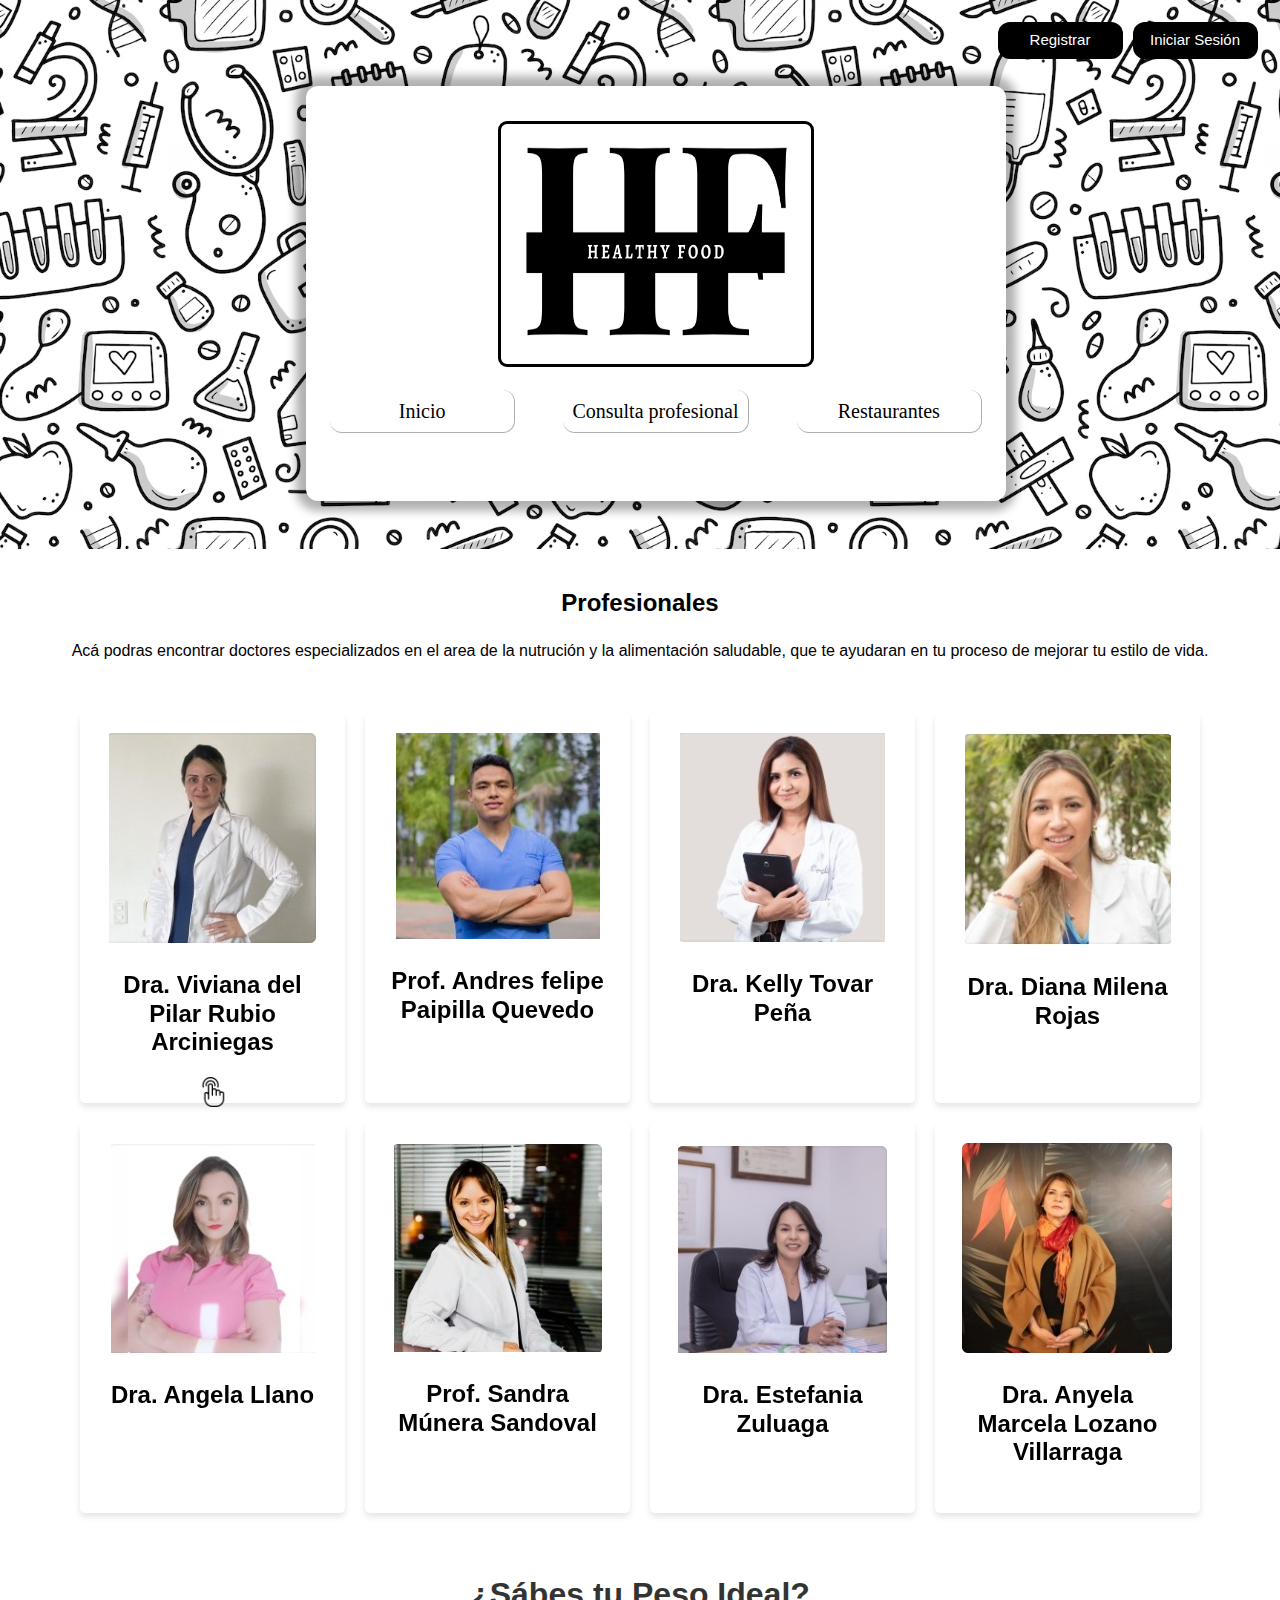
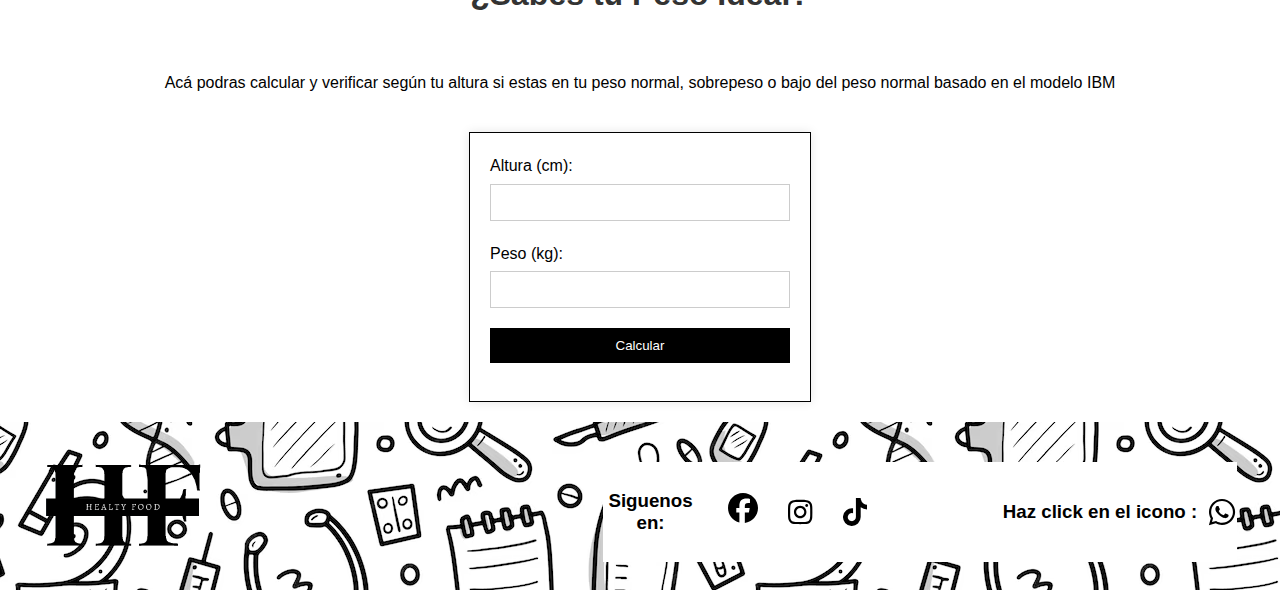
==== commit 118eff97: "listo centrado" ====
--- a/doctores.html
+++ b/doctores.html
@@ -40,7 +40,7 @@
     </nav>
   </header>
   <main>
-    <div class="Restaurantes_info">
+    <div class="doctores">
       <h2 id="tituloProfesionales">Profesionales</h2>
       <p>Acá podras encontrar doctores especializados en el area de la nutrución y la alimentación saludable, que te
         ayudaran en tu proceso de mejorar tu estilo de vida.
--- a/style_doc.css
+++ b/style_doc.css
@@ -181,7 +181,7 @@
   background-image: url("imagenes/beige-paintbrush-stroke-textured-background.jpg");
 }
 
-.Restaurante_info p {
+.doctores p {
   text-align: center !important;
 }
 #tituloProfesionales {
@@ -301,9 +301,12 @@
   height: 160px;
 }
 .contacto {
-  display: flex;
-  align-items: center;
-  justify-content: center;
+  margin-top: 40px;
+  display: flex;
+  align-items: center;
+  justify-content: center;
+  background-color: white;
+  height: 100px;
 }
 .iconos {
   display: flex;
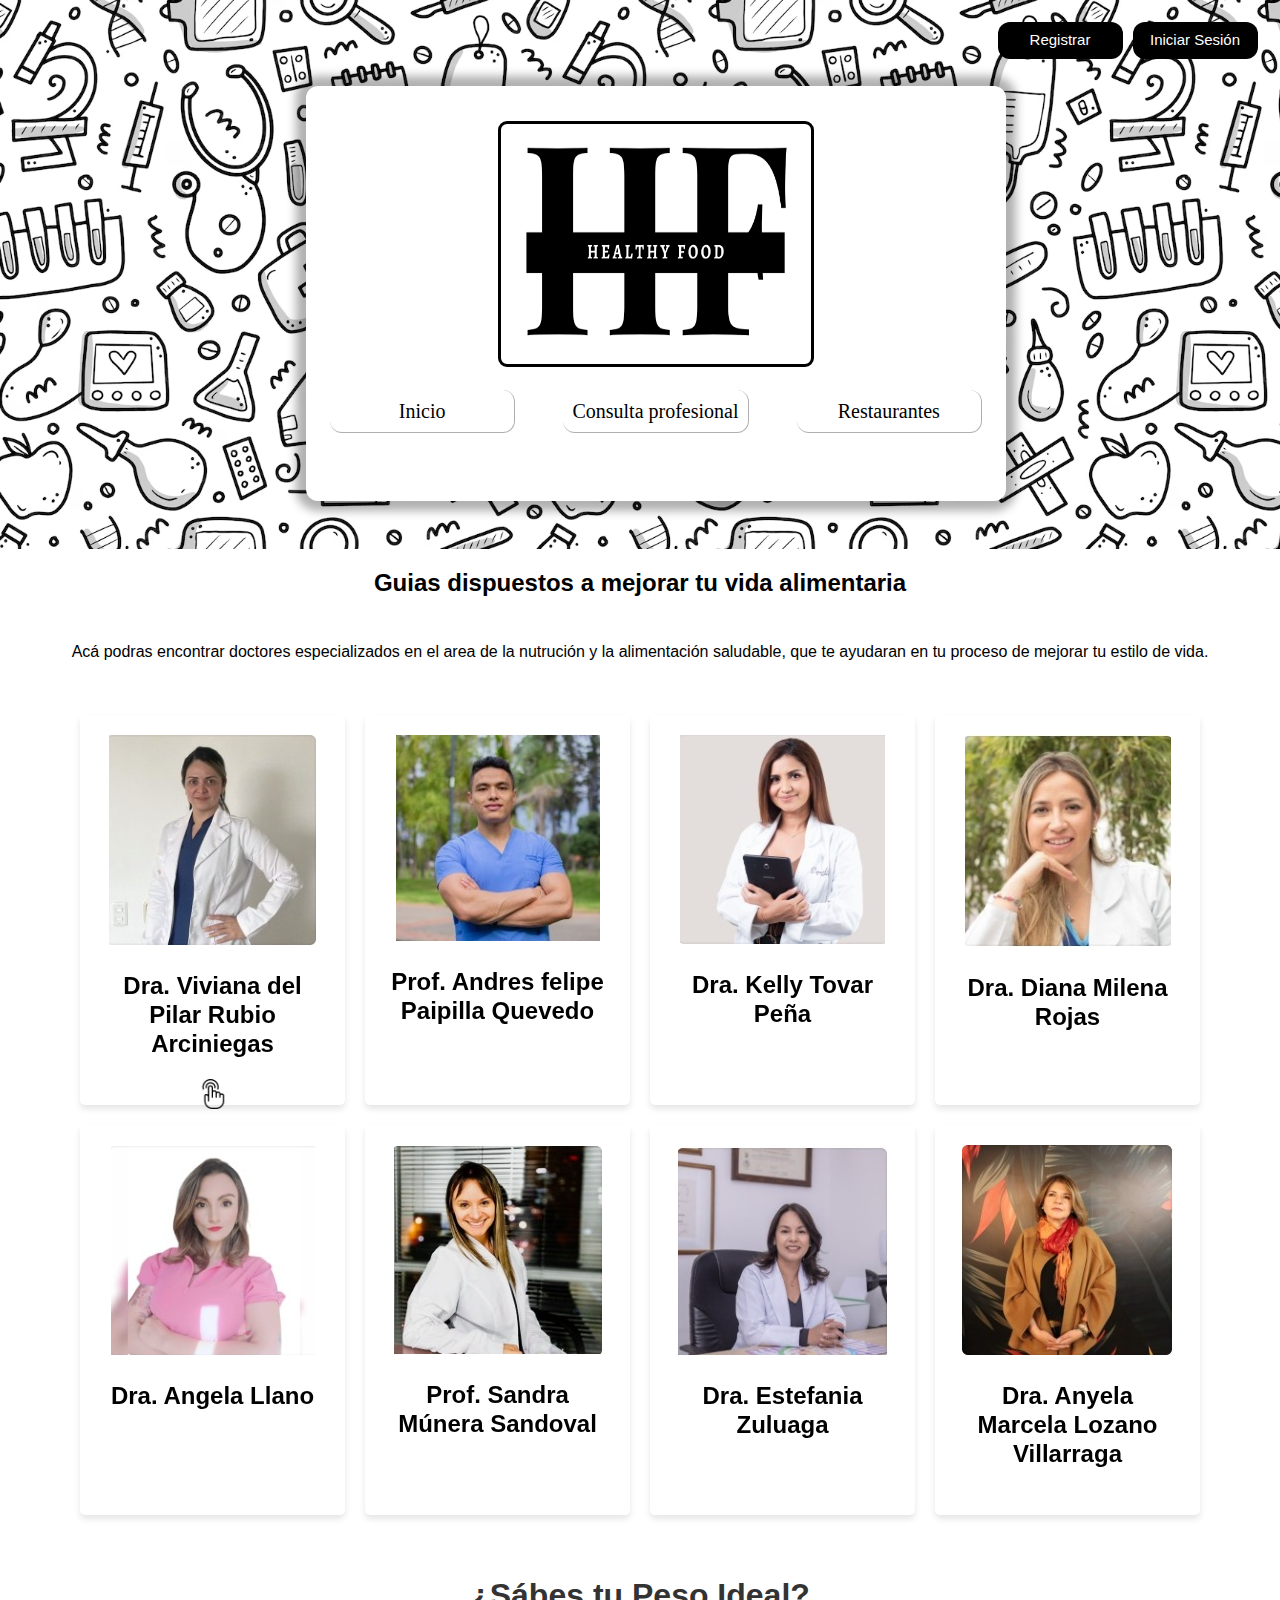
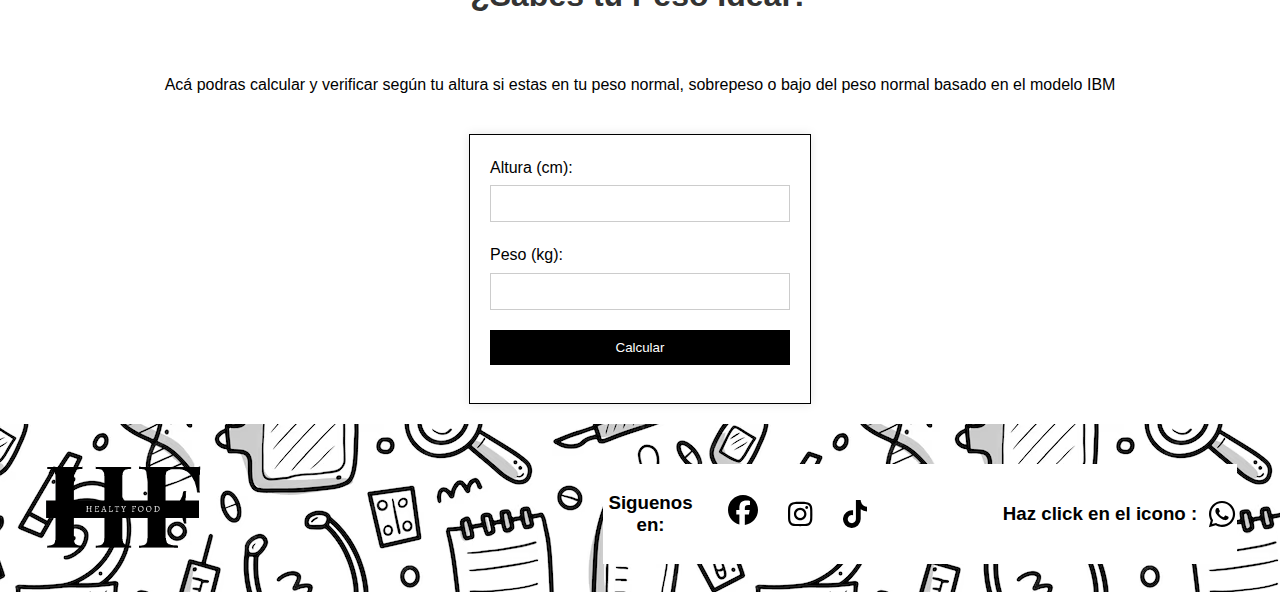
==== commit 6eef3826: "listo ahora si" ====
--- a/doctores.html
+++ b/doctores.html
@@ -41,7 +41,8 @@
   </header>
   <main>
     <div class="doctores">
-      <h2 id="tituloProfesionales">Profesionales</h2>
+      <h2 id="tituloProfesionales">Guias dispuestos a mejorar tu vida alimentaria</h2>
+      <br>
       <p>Acá podras encontrar doctores especializados en el area de la nutrución y la alimentación saludable, que te
         ayudaran en tu proceso de mejorar tu estilo de vida.
       </p>
@@ -72,7 +73,6 @@
           <div class="card-back">
             <div class="card-info">
               <p>Nutricionista (Nutricionista deportivo)</p>
-
               <button class="openFormBtn">Contactar</button>
             </div>
           </div>
@@ -87,9 +87,8 @@
           <div class="card-back">
             <div class="card-info">
               <p>Nutricionista (Nutrición funcional, Nutrición holística, Nutricionista deportivo, Nutrición materno
-                infantil)
-
-                <button class="openFormBtn">Contactar</button>
+                infantil)</p>
+              <button class="openFormBtn">Contactar</button>
             </div>
           </div>
         </div>
@@ -179,27 +178,6 @@
         <p id="result"></p>
       </form>
     </div>
-
-
-    <script>
-      document.getElementById('bmiForm').addEventListener('submit', function (event) {
-        event.preventDefault();
-        var height = document.getElementById('height').value;
-        var weight = document.getElementById('weight').value;
-        var bmi = weight / ((height / 100) * (height / 100));
-        var result = '';
-        if (bmi < 18.5) {
-          result = 'Tu peso es inferior al normal';
-        } else if (bmi >= 18.5 && bmi <= 24.9) {
-          result = 'Tu peso esnormal';
-        } else if (bmi >= 25 && bmi <= 29.9) {
-          result = 'Tu peso es superior al normal';
-        } else {
-          result = 'Obesidad';
-        }
-        document.getElementById('result').innerText = 'BMI: ' + bmi.toFixed(2) + ', ' + result;
-      });
-    </script>
 
   </main>
   <dialog id="modal-registrar">
@@ -287,20 +265,8 @@
       </div>
     </div>
   </footer>
-  <script>
-    const openButtons = document.querySelectorAll('.openFormBtn');
-
-    openButtons.forEach(button => {
-      button.addEventListener('click', function () {
-        document.getElementById('formDialog').showModal();
-      });
-    });
-
-    document.getElementById('closeFormBtn').addEventListener('click', function () {
-      document.getElementById('formDialog').close();
-    });
-  </script>
-  <script src="JS/restaurantes.js"></script>
+
+  <script src="JS/doctores.js"></script>
 
 </body>
 
--- a/style_doc.css
+++ b/style_doc.css
@@ -187,6 +187,7 @@
 #tituloProfesionales {
   text-align: center;
   padding-top: 20px;
+  margin: 0;
 }
 /* edicion del slider*/
 .slider-container {
@@ -249,7 +250,6 @@
   justify-content: center;
   align-items: center;
   text-align: center;
-  padding: 20px;
 }
 
 .additional-info {
@@ -339,6 +339,7 @@
   width: 30px;
   height: 30px;
 }
+
 #modal::backdrop {
   background-color: rgb(0, 0, 0);
 }
